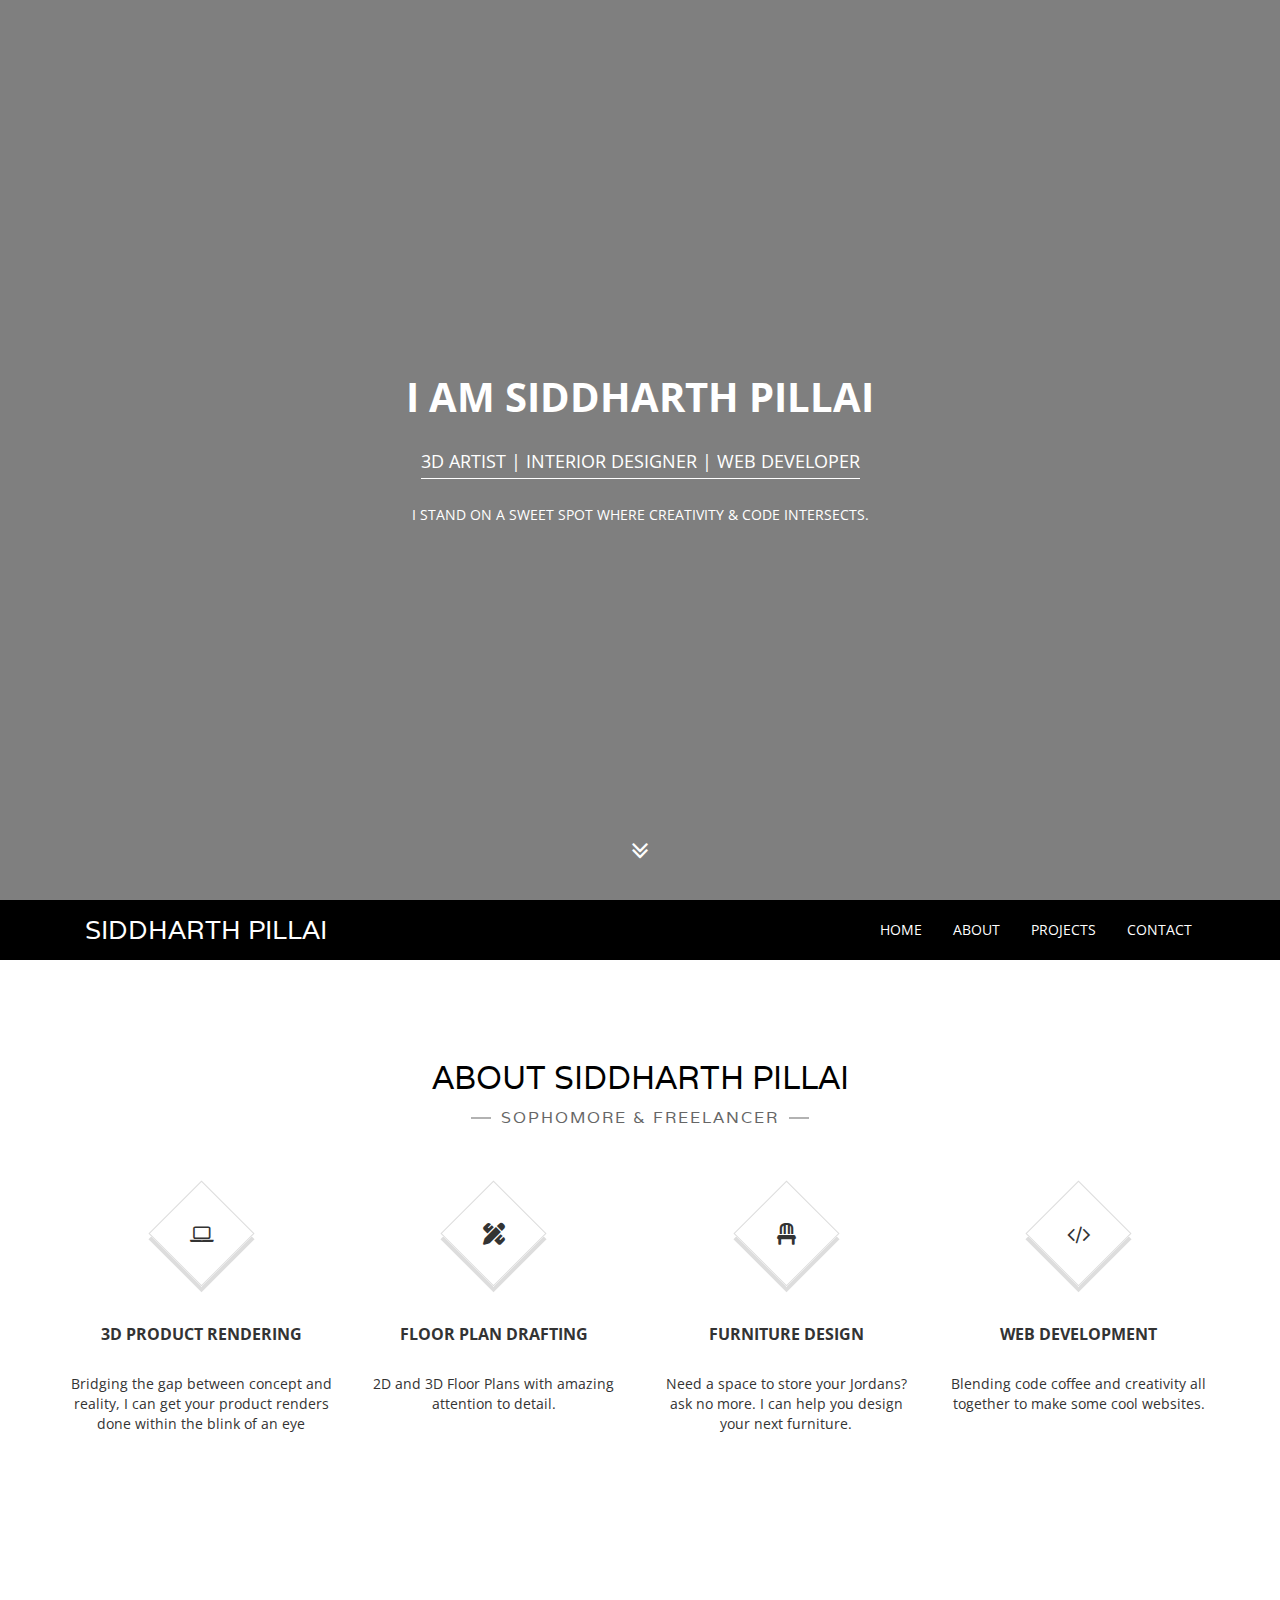
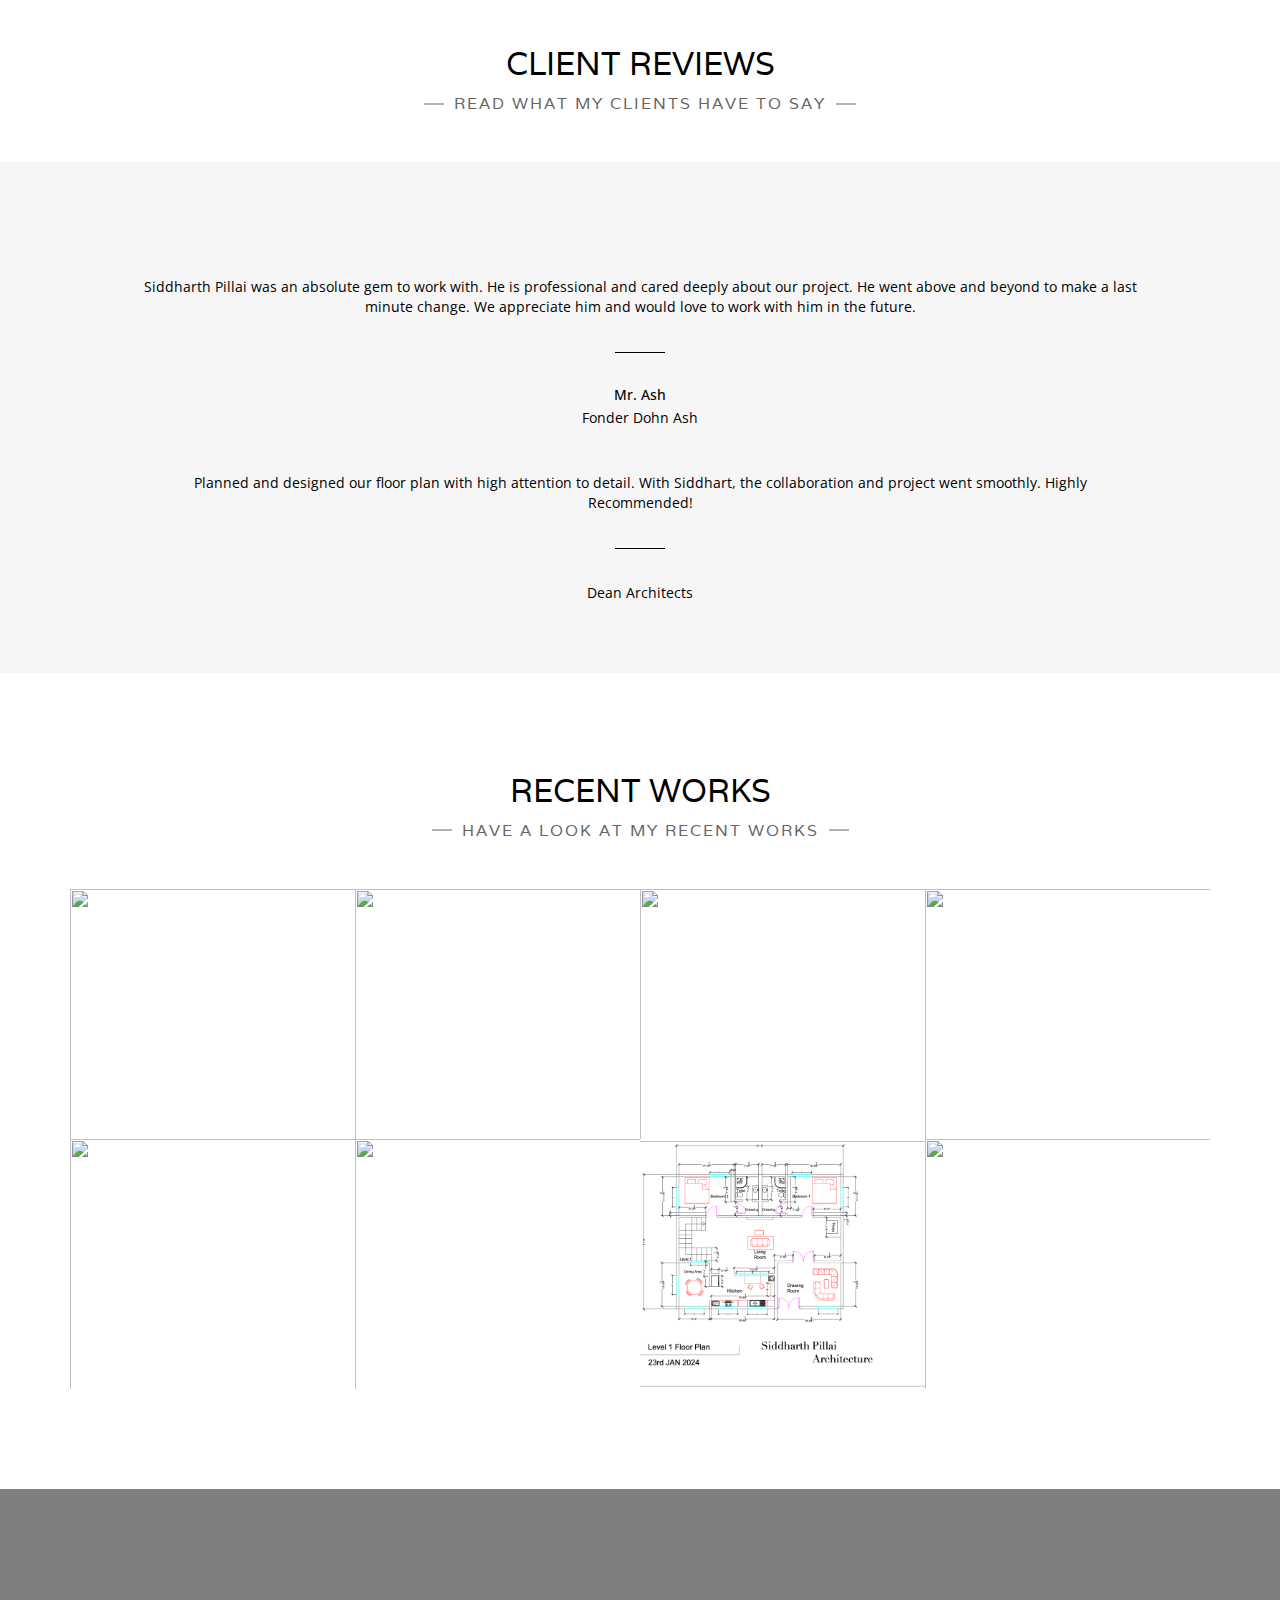
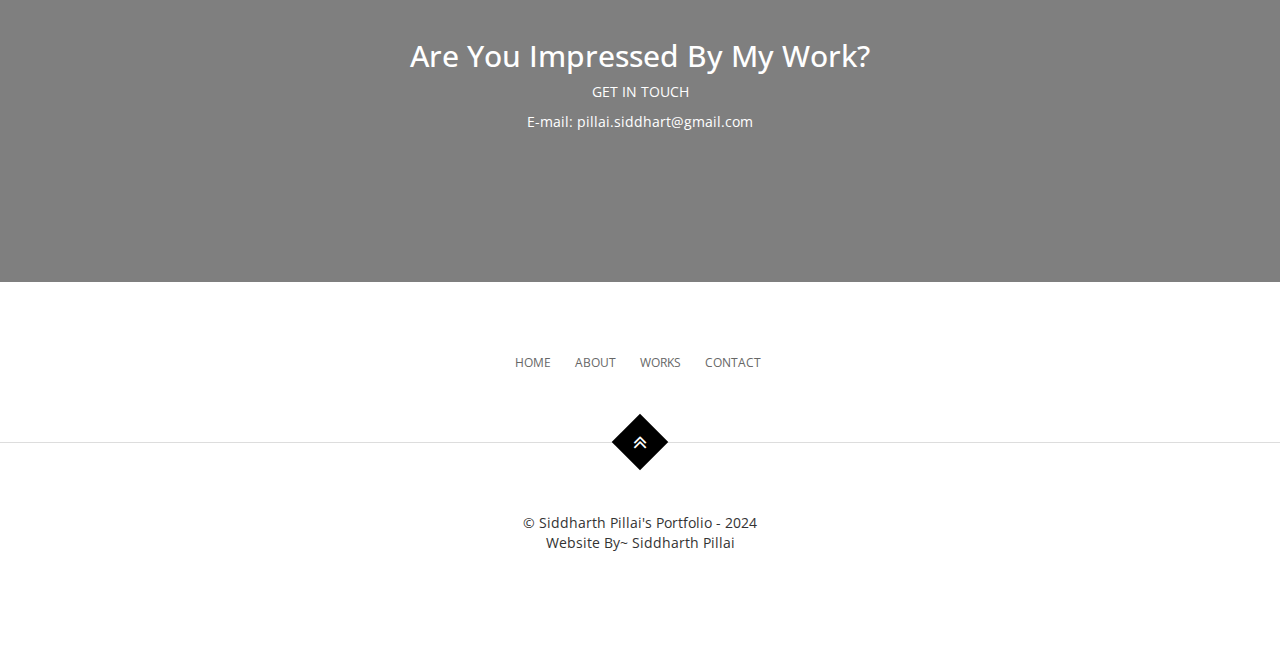
==== index.html @ 8cf87110 "Add files via upload" ====
<!DOCTYPE html>
<html lang="en">
<head>

    <!-- Basic Page Needs
    ================================================== -->
    <meta http-equiv="Content-Type" content="text/html; charset=utf-8">
    <meta http-equiv="X-UA-Compatible" content="IE=edge">

    <title>Siddharth Pillai's Portfolio</title>

    <meta name="description" content="">
    <meta name="author" content="">
    <meta name="keywords" content="">

    <!-- Mobile Specific Metas
    ================================================== -->
    <meta name="viewport" content="width=device-width, minimum-scale=1.0">
    <meta name="apple-mobile-web-app-capable" content="yes">

    <!-- Fonts -->
    <link href="https://fonts.googleapis.com/css?family=Open+Sans:300,400,600,700|Varela" rel="stylesheet">
    <link rel="stylesheet" href="https://cdnjs.cloudflare.com/ajax/libs/font-awesome/6.0.0/css/all.min.css">


    <!-- Favicon
    ================================================== -->
    <link rel="apple-touch-icon" sizes="144x144" href="assets/img/apple-touch-icon.png">
    <link rel="icon" type="image/png" sizes="32x32" href="assets/img/favicon-32x32.png">
    <link rel="icon" type="image/png" sizes="16x16" href="assets/img/favicon-16x16.png">
    <link rel="icon" sizes="16x16" href="assets/img/favicon.ico">
    <link rel="manifest" href="assets/img/manifest.json">
    <link rel="mask-icon" href="assets/img/safari-pinned-tab.svg" color="#5bbad5">
    <meta name="theme-color" content="#ffffff">

    <!-- Stylesheets
    ================================================== -->
    <!-- Bootstrap core CSS -->
    <link rel="stylesheet" href="assets/css/bootstrap.min.css" />

    <!-- Font Awesome core CSS -->
    <link rel="stylesheet" href="assets/css/font-awesome.min.css" />
    
    <!-- Custom CSS -->
    <link rel="stylesheet" href="assets/css/style.css">

    <!-- HTML5 shim and Respond.js IE8 support of HTML5 elements and media queries -->
    <!--[if lt IE 9]>
    <script src="https://oss.maxcdn.com/libs/html5shiv/3.7.0/html5shiv.js"></script>
    <script src="https://oss.maxcdn.com/libs/respond.js/1.4.2/respond.min.js"></script>
    <![endif]-->

</head>
<body>

    <!-- Hero Section, Background Image change in css -->
    <div id="top" class="hero background-overlay">
    
        <!-- Name & Description -->
        <div class="hero-content">
            <h1>I am Siddharth Pillai</h1>
            <p class="hero-job"><span>3D Artist | Interior Designer | Web Developer</span></p>
            <p class="hero-job-desc">I STAND ON A SWEET SPOT WHERE CREATIVITY &amp; CODE INTERSECTS. </p>

        </div><!-- /.hero-content -->

        <div class="hero-arrow page-scroll home-arrow-down">
            <a class="" href="#intro"><i class="fa fa-angle-double-down" aria-hidden="true"></i></a>
        </div><!-- /.hero-arrow -->

    </div><!-- /.hero -->
    <!-- End Hero -->

    <!-- Header -->
    <header id="masthead" class="site-header">
        <nav id="primary-navigation" class="site-navigation" data-spy="affix">
            <div class="container">
                <div class="navbar-header page-scroll">

                    <button type="button" class="navbar-toggle collapsed" data-toggle="collapse" data-target="#portfolio-perfect-collapse" aria-expanded="false" >
                        <span class="icon-bar"></span>
                        <span class="icon-bar"></span>
                        <span class="icon-bar"></span>
                    </button>
                    
                    <!-- Name -->
                    <div class="page-scroll site-logo">
                        <a href="#top">Siddharth Pillai</a>
                    </div>

                </div><!-- /.navbar-header -->

                <div class="main-menu collapse navbar-collapse" id="portfolio-perfect-collapse">

                    <!-- Navigation -->
                    <ul class="nav navbar-nav navbar-right">

                        <li class="page-scroll"><a href="#top">Home</a></li>
                        <li class="page-scroll"><a href="#about">About</a></li>
                        <li class="page-scroll"><a href="#works">Projects</a></li>
                        <li class="page-scroll"><a href="#Contact">Contact</a></li>
                        
                    </ul><!-- /.navbar-nav -->

                </div><!-- /.navbar-collapse -->
            </div>
        </nav><!-- /.primary-navigation -->
    </header><!-- /#header -->
    <!-- End Header -->

        <!-- About section -->
        <section class="site-section section-about text-center" id="about">
            <div class="container">
                <h2>ABOUT SIDDHARTH PILLAI</h2>
                <p class="section-subtitle"><span>Sophomore &amp; Freelancer </span></p>
                <div class="row">
                    <div class="col-sm-3 col-xs-6">
                        <div class="feature-about">
                            <div class="medium-rectangle rectangle">
                                <i class="fa fa-laptop" aria-hidden="true"></i>
                            </div><!-- /.rectangle -->
                            <h3>3D Product Rendering</h3>
                            <p>Bridging the gap between concept and reality, I can get your product renders done within the blink of an eye</p>
                        </div><!-- /.feature-about -->
                    </div>                    
                    <div class="col-sm-3 col-xs-6">
                        <div class="feature-about">
                            <div class="medium-rectangle rectangle">
                                <i class="fas fa-pencil-ruler" aria-hidden="true"></i>
                            </div><!-- /.rectangle -->
                            <h3>Floor Plan Drafting</h3>
                            <p>2D and 3D Floor Plans with amazing attention to detail.</p>
                        </div><!-- /.feature-about -->
                    </div>                    
                    <div class="col-sm-3 col-xs-6">
                        <div class="feature-about">
                            <div class="medium-rectangle rectangle">
                                <i class="fas fa-chair" aria-hidden="true"></i>
                            </div><!-- /.rectangle -->
                            <h3>Furniture Design</h3>
                            <p>Need a space to store your Jordans? ask no more. I can help you design your next furniture.</p>
                        </div><!-- /.feature-about -->
                    </div>                    
                    <div class="col-sm-3 col-xs-6">
                        <div class="feature-about">
                            <div class="medium-rectangle rectangle">
                                <i class="fa fa-code" aria-hidden="true"></i>
                            </div><!-- /.rectangle -->
                            <h3>Web Development</h3>
                            <p>Blending code coffee and creativity all together to make some cool websites.</p>
                        </div><!-- /.feature-about -->
                    </div>
                </div>
            </div>
        </section><!-- /.section-about -->
        <!-- End About section -->




        <!-- Reviews section -->
        <section class="site-section section-reviews text-center">
            <div class="container">
                <h2>Client Reviews</h2>
                <p class="section-subtitle"><span>READ WHAT MY CLIENTS HAVE TO SAY</span></p>
            </div>

            <div class="blue-bg">
                <div class="container">
                    <div class="review-carousel">
                        <!-- Review 1 -->
                        <div class="review">
                            <p>Siddharth Pillai was an absolute gem to work with. He is professional and cared deeply about our project. He went above and beyond to make a last minute change. We appreciate him and would love to work with him in the future.</p>
                            <div class="review-author">
                                <h3>Mr. Ash</h3>
                                <p>Fonder Dohn Ash</p>
                            </div><!-- /.review-author -->
                        </div><!-- /.review -->
                        <!-- Review 2 -->
                        <div class="review">
                            <p>Planned and designed our floor plan with high attention to detail. With Siddhart, the collaboration and project went smoothly. Highly Recommended!</p>
                            <div class="review-author">
                                <h3></h3>
                                <p>Dean Architects</p>
                            </div><!-- /.review-author -->
                        </div><!-- /.review -->
                    </div><!-- /.review-carousel -->
                </div>
            </div>
        </section><!-- /.section-reviews -->
        <!-- End Reviews section -->


        <!-- Portfolio/Works section --> 
        <section class="site-section section-works" id="works">
            <div class="container">
                <h2>RECENT WORKS</h2>
                <p class="section-subtitle"><span>HAVE A LOOK AT MY RECENT WORKS</span></p>

                <div class="portfolio">
                    <div id="grid">
                        
                        <!-- Portfolio item --> 
                        <div class="col-md-3 col-sm-4 col-xs-6" data-groups='["PortfilioItems"]'>
                            <div class="portfolio-item">
                                <div class="portfolio-item-thumb">
                                    <img src="assets/img/portfolio-1.jpg" alt="" class="img-res">
                                    <a href="#" class="rectangle" data-toggle="modal" data-target="#portfolioItem1">
                                        <i class="fa fa-plus"></i>
                                    </a>
                                </div><!-- /.portfolio-item-thumb  -->
                                <div class="portfolio-info">
                                    <h3>3D Interior Design</h3>
                                    <p></p>
                                </div><!-- /.portfolio-info  -->
                            </div>
                        </div><!-- /.col-md-3  -->
                        <!-- Portfolio item -->
                        <div class="col-md-3 col-sm-4 col-xs-6" data-groups='["webdev"]'>
                            <div class="portfolio-item">
                                <div class="portfolio-item-thumb">
                                    <img src="assets/img/portfolio-2.jpg" alt="" class="img-res">
                                    <a href="#" class="rectangle" data-toggle="modal" data-target="#portfolioItem2">
                                        <i class="fa fa-plus"></i>
                                    </a>
                                </div><!-- /.portfolio-item-thumb  -->
                                <div class="portfolio-info">
                                    <h3>Wardrobe Design</h3>
                                    <p></p>
                                </div><!-- /.portfolio-info  -->
                            </div>
                        </div><!-- /.col-md-3  -->
                        <!-- Portfolio item -->
                        <div class="col-md-3 col-sm-4 col-xs-6" data-groups='["mobileapps"]'>
                            <div class="portfolio-item">
                                <div class="portfolio-item-thumb">
                                    <img src="assets/img/portfolio-8.jpg" alt="" class="img-res">
                                    <a href="#" class="rectangle" data-toggle="modal" data-target="#portfolioItem3">
                                        <i class="fa fa-plus"></i>
                                    </a>
                                </div><!-- /.portfolio-item-thumb  -->
                                <div class="portfolio-info">
                                    <h3>3D Product Render</h3>
                                    <p></p>
                                </div><!-- /.portfolio-info  -->
                            </div>
                        </div><!-- /.col-md-3  -->
                        <!-- Portfolio item -->
                        <div class="col-md-3 col-sm-4 col-xs-6" data-groups='["webdesign"]'>
                            <div class="portfolio-item">
                                <div class="portfolio-item-thumb">
                                    <img src="assets/img/portfolio-3.jpg" alt="" class="img-res">
                                    <a href="#" class="rectangle" data-toggle="modal" data-target="#portfolioItem4">
                                        <i class="fa fa-plus"></i>
                                    </a>
                                </div><!-- /.portfolio-item-thumb  -->
                                <div class="portfolio-info">
                                    <h3>3D Interior Design</h3>
                                    <p></p>
                                </div><!-- /.portfolio-info  -->
                            </div>
                        </div><!-- /.col-md-3  -->
                        <!-- Portfolio item -->
                        <div class="col-md-3 col-sm-4 col-xs-6" data-groups='["webdev"]'>
                            <div class="portfolio-item">
                                <div class="portfolio-item-thumb">
                                    <img src="assets/img/portfolio-5.jpg" alt="" class="img-res">
                                    <a href="#" class="rectangle" data-toggle="modal" data-target="#portfolioItem5">
                                        <i class="fa fa-plus"></i>
                                    </a>
                                </div><!-- /.portfolio-item-thumb  -->
                                <div class="portfolio-info">
                                    <h3>CAD Diagram Wardrobe</h3>
                                    <p></p>
                                </div><!-- /.portfolio-info  -->
                            </div>
                        </div><!-- /.col-md-3  -->
                        <!-- Portfolio item -->
                        <div class="col-md-3 col-sm-4 col-xs-6" data-groups='["mobileapps"]'>
                            <div class="portfolio-item">
                                <div class="portfolio-item-thumb">
                                    <img src="assets/img/portfolio-6.jpg" alt="" class="img-res">
                                    <a href="#" class="rectangle" data-toggle="modal" data-target="#portfolioItem6">
                                        <i class="fa fa-plus"></i>
                                    </a>
                                </div><!-- /.portfolio-item-thumb  -->
                                <div class="portfolio-info">
                                    <h3>CAD Diagram Wardrobe</h3>
                                    <p></p>
                                </div><!-- /.portfolio-info  -->
                            </div>
                        </div><!-- /.col-md-3  -->
                        <!-- Portfolio item -->
                        <div class="col-md-3 col-sm-4 col-xs-6" data-groups='["webdev"]'>
                            <div class="portfolio-item">
                                <div class="portfolio-item-thumb">
                                    <img src="assets/img/portfolio-7.jpg" alt="" class="img-res">
                                    <a href="#" class="rectangle" data-toggle="modal" data-target="#portfolioItem7">
                                        <i class="fa fa-plus"></i>
                                    </a>
                                </div><!-- /.portfolio-item-thumb  -->
                                <div class="portfolio-info">
                                    <h3>2D Floor Plan</h3>
                                    <p></p>
                                </div><!-- /.portfolio-info  -->
                            </div>
                        </div><!-- /.col-md-3  -->
                        <!-- Portfolio item -->
                        <div class="col-md-3 col-sm-4 col-xs-6" data-groups='["webdesign"]'>
                            <div class="portfolio-item">
                                <div class="portfolio-item-thumb">
                                    <img src="assets/img/portfolio-9.jpg" alt="" class="img-res">
                                    <a href="#" class="rectangle" data-toggle="modal" data-target="#portfolioItem8">
                                        <i class="fa fa-plus"></i>
                                    </a>
                                </div>
                                <div class="portfolio-info">
                                    <h3>This Website</h3>
                                    <p></p>
                                </div>
                            </div>
                        </div><!-- /.col-md-3  -->

                    </div><!-- /#grid -->
                </div>
            </div>
        </section><!-- /.section-works -->
        <!-- End Works section --> 

        <!-- Me section --> 
        <section class="section-background section-me background-overlay text-center" id="Contact">
            <div class="container page-scroll">
                <h2>Are You Impressed By My Work?</h2>
                <p> GET IN TOUCH</p>
                <p>E-mail: pillai.siddhart@gmail.com</p>
                
            </div>
        </section><!-- /.section-me -->
        <!-- End Me section --> 



        
        

    </main><!-- /#main -->
    <!-- End Main content -->

    <!-- Footer --> 
    <footer id="colophon" class="site-footer">

        <div class="container-fluid">

            <ul class="list-unstyled list-inline">
                <li class="page-scroll"><a href="#top">Home</a></li>
                <li class="page-scroll"><a href="#about">About</a></li>
                <li class="page-scroll"><a href="#works">Works</a></li>
                <li class="page-scroll"><a href="#contact">Contact</a></li>
            </ul>

            <div class="page-scroll">
                <a href="#top" class="rectangle">
                    <i class="fa fa-angle-double-up"></i>
                </a>
            </div>

        </div>

        <div class="container text-center">
            <p class="copyright">&copy; Siddharth Pillai's Portfolio</a> - 2024</p>
            <p>Website By~ Siddharth Pillai </p>
        </div>

    </footer><!-- /#footer -->
    <!-- End Footer -->
---- assets/css/style.css ----
/*
 * Theme Name: Pixel Perfect Portfolio
 * Author: Pixel Perfect
 * Author URI/Mail: pixelperfectmk@gmail.com
 * Version: 1.0
 */


/* CUSTOM RESETS
================================================== */
a, button {
  -webkit-transition: all 0.25s ease-in-out;
  -o-transition: all 0.25s ease-in-out;
  -moz-transition: all 0.25s ease-in-out;
  transition: all 0.25s ease-in-out;
  cursor: pointer;
  outline: 0 none;
}

a:hover, a:focus {
  outline: 0 none;
  text-decoration: none;
}

/* LAYOUT
================================================== */
html, body {
  width: 100%;
  height: 100%;
  margin: 0;
  padding: 0;
  font-family: "Open Sans", sans-serif;
}

/* 
 * Background colors 
 */
.blue-bg {
  background-color: #f6f6f6;
}

/* 
 * Button
 */
.btn {
  font-family: "Varela", sans-serif;
  background-color: #000000;
  padding: 0 15px;
  color: #ffffff;
  height: 44px;
  line-height: 42px;
  border-radius: 0;
  border: 1px solid #000000;
  text-transform: uppercase;
}

.btn-inverted {
  color: #ffffff;
  background-color: transparent;
  border-color: #ffffff;
}

.btn:hover,
.btn:focus {
  color: #ffffff;
  background-color: transparent;
  border-color: #ffffff;
}

.btn-inverted:hover,
.btn-inverted:focus {
  color: #ffffff;
  background-color: #000000;
  border-color: #000000;
}

/* 
 * Rectangle 
 */
.rectangle,
.big-rectangle {
  display: inline-block;
  width: 50px;
  height: 50px;
  border: 1px solid #dddddd;
  transform: rotate(45deg);
  -webkit-transform: rotate(45deg);
  -moz-transform: rotate(45deg);
  -o-transform: rotate(45deg);
  -ms-transform: rotate(45deg);
  -webkit-box-shadow: 4px 4px 0px 0px #dddddd;
  -o-box-shadow: 4px 4px 0px 0px #dddddd;
  -moz-box-shadow: 4px 4px 0px 0px #dddddd;
  box-shadow: 4px 4px 0px 0px #dddddd;
}

.rectangle i,
.big-rectangle img,
.rectangle span,
.rectangle img {
  position: absolute;
  top: 50%;
  left: 50%;
  font-size: 22px;
  transform: translate(-50%, -50%) rotate(-45deg);
  -webkit-transform: translate(-50%, -50%) rotate(-45deg);
  -moz-transform: translate(-50%, -50%) rotate(-45deg);
  -o-transform: translate(-50%, -50%) rotate(-45deg);
  -ms-transform: translate(-50%, -50%) rotate(-45deg);
}

.big-rectangle {
  position: absolute;
  right: auto;
  top: 50%;
  left: 50%;
  margin: 0 auto;
  width: 230px;
  height: 230px;
  background-color: #000000;
  border: 0;
  transform: translate(-50%, -50%) rotate(45deg);
  -webkit-transform: translate(-50%, -50%) rotate(45deg);
  -moz-transform: translate(-50%, -50%) rotate(45deg);
  -o-transform: translate(-50%, -50%) rotate(45deg);
  -ms-transform: translate(-50%, -50%) rotate(45deg);
  -webkit-box-shadow: 10px 10px 0px 0px #dddddd;
  -o-box-shadow: 10px 10px 0px 0px #dddddd;
  -moz-box-shadow: 10px 10px 0px 0px #dddddd;
  box-shadow: 10px 10px 0px 0px #dddddd;
}

.medium-rectangle {
  width: 75px;
  height: 75px;
}

/*
 * Slick Slider
 */
.slick-slider {
  position: relative;
  -khtml-user-select: none;
  -webkit-user-select: none;
  -moz-user-select: none;
  -ms-user-select: none;
  user-select: none;
  -webkit-touch-callout: none;
  -ms-touch-action: pan-y;
  touch-action: pan-y;
  -webkit-tap-highlight-color: transparent;
}

.slick-slider.slick-track, .slick-slider.slick-list {
  transform: translate3d(0, 0, 0);
  -webkit-transform: translate3d(0, 0, 0);
  -moz-transform: translate3d(0, 0, 0);
  -o-transform: translate3d(0, 0, 0);
  -ms-transform: translate3d(0, 0, 0);
}

.slick-list {
  position: relative;
  overflow: hidden;
}

.slick-list:focus, .slick-list:hover {
  outline: none;
}

.slick-list.dragging {
  cursor: pointer;
  cursor: hand;
}

.slick-track:before, .slick-track:after {
  display: table;
  content: '';
}

.slick-track:after {
  clear: both;
}

.slick-loading .slick-track {
  visibility: hidden;
}

.slick-slide {
  display: none;
  float: left;
  height: 100%;
  min-height: 1px;
}

[dir='rtl'] .slick-slide {
  float: right;
}

.slick-slide.slick-loading img {
  display: none;
}

.slick-slide.dragging img {
  pointer-events: none;
}

.slick-initialized .slick-slide {
  display: block;
}

.slick-loading .slick-slide {
  visibility: hidden;
}

.carousel-control.left i,
.review-carousel .slick.rectangle.slick-prev i {
  padding-right: 3px;
}

.carousel-control.right i,
.review-carousel .slick.rectangle.slick-next i {
  padding-left: 3px;
}

/*
 * Social Netork
 */
.social-icons.small {
  margin: 50px auto 0;
}

.social-icons.small .rectangle {
  margin: 0 4px;
  width: 30px;
  height: 30px;
  color: #fff;
}

.social-icons.small .rectangle i {
  font-size: 14px;
  -webkit-transition: all 0.25s ease-in-out;
  -o-transition: all 0.25s ease-in-out;
  -moz-transition: all 0.25s ease-in-out;
  transition: all 0.25s ease-in-out;
}

.social-icons.small .rectangle:hover {
  background-color: #fff;
}

.social-icons.small .rectangle:hover i {
  color: #000000;
}

.social-icons .rectangle {
  box-shadow: none;
  display: inline-block;
}

/* Image responsive */
.img-res {
  display: block;
  width: 100vw;
  height: 100vh;
  max-width: 100%;
  max-height: 100%;
  object-fit: cover;
}

/* HEADER
================================================== */
.site-header {
  height: 60px;
}

.site-logo {
  display: inline-block;
  position: relative;
  padding: 0 30px 0 15px;
  height: 60px;
  background-color: #000000;
  z-index: 2;
}

.site-logo:before {
  content: '';
  position: absolute;
  width: 2000px;
  height: 100%;
  top: 0;
  right: 0;
  background-color: #000000;
}

.site-logo a {
  position: relative;
  font-family: "Varela", sans-serif;
  display: inline-block;
  margin-top: 17px;
  font-size: 26px;
  line-height: 26px;
  color: #ffffff;
  text-transform: uppercase;
}

/* Navigation */
.site-navigation {
  background-color: #000000;
}

.site-navigation.affix {
  top: 0;
  left: 0;
  right: 0;
  width: 100%;
  z-index: 1005;
}

.site-navigation .navbar-nav {
  padding-top: 23px;
}

.site-navigation .navbar-nav > li > a {
  padding: 0px 3px 21px;
  font-size: 14px;
  line-height: 14px;
  color: #ffffff;
  text-transform: uppercase;
  border-bottom: 2px solid transparent;
  -webkit-transition: border-color 0.25s ease-in-out;
  -o-transition: border-color 0.25s ease-in-out;
  -moz-transition: border-color 0.25s ease-in-out;
  transition: border-color 0.25s ease-in-out;
}

.site-navigation .navbar-nav.navbar-right {
  margin-right: 0;
}

.site-navigation .navbar-nav > li + li > a {
  margin-left: 25px;
}

.navbar-nav > li > a:hover,
.navbar-nav > li.active > a,
.nav > li > a:hover,
.nav > li.active > a {
  background-color: transparent;
  border-color: #ffffff;
}

.nav > li > a:focus {
  background-color: transparent;
}

@media only screen and (max-width: 1199px) {
  /* HEADER */
  .site-navigation .navbar-nav > li + li > a {
    margin-left: 15px;
  }
  .service p {
    bottom: 10px;
  }
}

@media only screen and (max-width: 991px) {
  /* HEADER */
  .site-navigation .navbar-nav > li + li > a {
    margin-left: 8px;
  }
}

@media only screen and (max-width: 767px) {
  /* HEADER */
  /* Navigation */
  .site-navigation .navbar-nav {
    padding-top: 0;
  }
  .site-navigation .navbar-toggle {
    margin: 0 5px 0 0;
    height: 60px;
    line-height: 60px;
    border: 0;
  }
  .site-navigation .navbar-toggle .icon-bar {
    position: relative;
    background-color: #fff;
    transition: top 0.25s ease-in-out;
    -moz-transition: top 0.25s ease-in-out;
    -webkit-transition: top 0.25s ease-in-out;
    -o-transition: top 0.25s ease-in-out;
    -ms-transition: top 0.25s ease-in-out;
  }
  .site-navigation .navbar-toggle .icon-bar:first-child {
    top: 6px;
  }
  .site-navigation .navbar-toggle .icon-bar:last-child {
    top: -6px;
  }
  .site-navigation .navbar-toggle.collapsed .icon-bar {
    top: 0;
  }
  .site-navigation .navbar-collapse {
    position: relative;
    background-color: #000000;
    z-index: 99;
    text-align: center;
    border-top: 0;
    box-shadow: none;
  }
  .site-navigation .navbar-nav {
    margin: 0;
  }
  .site-navigation .navbar-nav > li > a {
    display: inline-block;
    margin: 10px 0;
    padding-bottom: 5px;
  }
  .site-navigation .navbar-nav > li + li > a {
    margin-left: 0;
  }
}

/* HERO
================================================== */
.hero {
  background: url(../img/hero.jpg) center no-repeat;
  height: 100%;
  width: 100%;
  display: table;
  position: relative;
  background-size: cover;
}

.background-overlay:before {
  content: '';
  background-color: rgba(0, 0, 0, 0.5);
  height: 100%;
  width: 100%;
  position: absolute;
  top: 0;
  left: 0;
  z-index: 0;
}

.hero-content {
  color: #ffffff;
  display: table-cell;
  vertical-align: middle;
  position: relative;
}

.hero-content h1 {
  width: 100%;
  padding: 0 15px;
  font-size: 40px;
  font-weight: 700;
  text-align: center;
  margin: 0 auto;
  text-transform: uppercase;
}

.hero-content p {
  padding: 0 15px;
  margin: 30px auto 0;
  text-align: center;
  text-transform: uppercase;
}

.hero-content .hero-job {
  font-size: 18px;
}

.hero-content .hero-job span {
  padding-bottom: 5px;
  border-bottom: 1px solid #ffffff;
}

.hero-content .hero-job-desc {
  font-size: 14px;
  max-width: 700px;
}

.hero-arrow {
  position: absolute;
  left: 0;
  right: 0;
  bottom: 30px;
  width: 20px;
  margin: 0 auto;
  text-align: center;
}

.hero-arrow a {
  font-size: 28px;
  color: #ffffff;
}

@-webkit-keyframes home-arrow-down {
  from {
    transform: translate3d(0, 0px, 0);
    -webkit-transform: translate3d(0, 0px, 0);
    -moz-transform: translate3d(0, 0px, 0);
    -o-transform: translate3d(0, 0px, 0);
    -ms-transform: translate3d(0, 0px, 0);
    filter: alpha(opacity=0);
    -webkit-filter: alpha(opacity=0);
    opacity: 0;
  }
  10% {
    transform: translate3d(0, 5px, 0);
    -webkit-transform: translate3d(0, 5px, 0);
    -moz-transform: translate3d(0, 5px, 0);
    -o-transform: translate3d(0, 5px, 0);
    -ms-transform: translate3d(0, 5px, 0);
    filter: alpha(opacity=100);
    -webkit-filter: alpha(opacity=100);
    opacity: 1;
  }
  to {
    transform: translate3d(0, 30px, 0);
    -webkit-transform: translate3d(0, 30px, 0);
    -moz-transform: translate3d(0, 30px, 0);
    -o-transform: translate3d(0, 30px, 0);
    -ms-transform: translate3d(0, 30px, 0);
    filter: alpha(opacity=0);
    -webkit-filter: alpha(opacity=0);
    opacity: 0;
  }
}

@keyframes home-arrow-down {
  from {
    transform: translate3d(0, 0px, 0);
    -webkit-transform: translate3d(0, 0px, 0);
    -moz-transform: translate3d(0, 0px, 0);
    -o-transform: translate3d(0, 0px, 0);
    -ms-transform: translate3d(0, 0px, 0);
    filter: alpha(opacity=0);
    -webkit-filter: alpha(opacity=0);
    opacity: 0;
  }
  10% {
    transform: translate3d(0, 5px, 0);
    -webkit-transform: translate3d(0, 5px, 0);
    -moz-transform: translate3d(0, 5px, 0);
    -o-transform: translate3d(0, 5px, 0);
    -ms-transform: translate3d(0, 5px, 0);
    filter: alpha(opacity=100);
    -webkit-filter: alpha(opacity=100);
    opacity: 1;
  }
  to {
    transform: translate3d(0, 30px, 0);
    -webkit-transform: translate3d(0, 30px, 0);
    -moz-transform: translate3d(0, 30px, 0);
    -o-transform: translate3d(0, 30px, 0);
    -ms-transform: translate3d(0, 30px, 0);
    filter: alpha(opacity=0);
    -webkit-filter: alpha(opacity=0);
    opacity: 0;
  }
}

.home-arrow-down {
  -moz-animation: home-arrow-down 2s infinite;
  -webkit-animation: home-arrow-down 2s infinite;
  animation: home-arrow-down 2s infinite;
  -webkit-animation-play-state: running;
  animation-play-state: running;
}

.home-arrow-down:hover {
  -webkit-animation-play-state: paused;
  animation-play-state: paused;
}

@media only screen and (max-width: 767px) {
  /* HEADER */
  /* HERO */
  .hero-content h1 {
    font-size: 32px;
  }
  .hero-content p {
    margin: 20px auto 0;
  }
}

/* SITEMAIN
================================================== */
.site-main {
  background-color: #ffffff;
  z-index: 1;
}

/*
 * Sections
 */
.site-section {
  padding: 100px 0;
}

.site-section h2 {
  font-family: "Varela", sans-serif;
  margin: 0;
  font-size: 32px;
  color: #000000;
  text-align: center;
  text-transform: uppercase;
}

.section-subtitle {
  position: relative;
  font-family: "Varela", sans-serif;
  margin: 15px 0 0;
  font-size: 16px;
  line-height: 16px;
  color: #666;
  letter-spacing: 2px;
  text-align: center;
  text-transform: uppercase;
}

.section-subtitle span {
  position: relative;
}

.section-subtitle span:before, .section-subtitle span:after {
  display: inline-block;
  content: '';
  height: 1px;
  background-color: #666;
  width: 20px;
  position: absolute;
  top: 50%;
  transform: translateY(-50%);
  -webkit-transform: translateY(-50%);
  -moz-transform: translateY(-50%);
  -o-transform: translateY(-50%);
  -ms-transform: translateY(-50%);
}

.section-subtitle span:before {
  left: -30px;
}

.section-subtitle span:after {
  right: -30px;
}

.section-diff-title h2 {
  margin: 0;
  font-weight: 300;
  color: #666;
}

.section-diff-title p {
  position: relative;
  font-family: "Varela", sans-serif;
  margin: 60px 0 0;
}

.section-diff-title p:before {
  content: '';
  display: block;
  position: absolute;
  top: -30px;
  left: 0;
  right: 0;
  margin: 0 auto;
  height: 1px;
  width: 50px;
  background-color: #666;
}

@media only screen and (max-width: 991px) {
  /* Sections */
  .site-section {
    padding: 80px 0;
  }
}

@media only screen and (max-width: 767px) {
  /* Sections */
  .site-section {
    padding: 60px 0;
  }
  .site-section h2 {
    font-size: 24px;
  }
  .section-subtitle span {
    display: inline-block;
    max-width: 230px;
    font-size: 14px;
  }
}

/* Section: Hello */
.section-hello .row {
  margin-top: 70px;
}

.section-hello .col-sm-4 {
  min-height: 325px;
}

.main-service {
  position: relative;
  padding: 35px 0;
  min-height: 180px;
}

.main-service .rectangle {
  position: absolute;
  right: 5px;
  top: 50%;
  transform: translateY(-50%) rotate(45deg);
  -webkit-transform: translateY(-50%) rotate(45deg);
  -moz-transform: translateY(-50%) rotate(45deg);
  -o-transform: translateY(-50%) rotate(45deg);
  -ms-transform: translateY(-50%) rotate(45deg);
}

.main-service.text-right {
  padding-right: 90px;
}

.main-service.text-left {
  padding-left: 90px;
}

.main-service.text-left .rectangle {
  right: auto;
  left: 5px;
}

.main-service h3 {
  margin: 0;
  font-size: 16px;
  text-transform: uppercase;
  font-weight: 700;
}

.main-service p {
  margin: 25px 0 0;
  font-size: 12px;
}

@media only screen and (max-width: 1199px) {
  /* Section: Hello */
  .main-service {
    padding: 25px 0;
  }
}

@media only screen and (max-width: 991px) {
  /* Section: Hello */
  .big-rectangle {
    height: 170px;
    width: 170px;
  }
  .main-service {
    padding: 20px 0;
  }
  .main-service h3 {
    font-size: 14px;
  }
  .main-service.text-right {
    padding-right: 75px;
  }
  .main-service.text-left {
    padding-left: 75px;
  }
}

@media only screen and (max-width: 767px) {
  /* Section: Hello */
  .section-hello .row {
    margin-top: 30px;
  }
  .section-hello .col-sm-4 {
    min-height: 240px;
  }
  .section-hello .main-service {
    min-height: 100%;
  }
  .section-hello .main-service p {
    margin-top: 15px;
  }
}

/* Section: About */
.section-about .row {
  margin-top: 70px;
}

.section-about .col-sm-3 {
  min-height: 250px;
}





.feature-about h3 {
  margin: 50px 0 0;
  font-size: 16px;
  font-weight: 700;
  text-transform: uppercase;
}

.feature-about p {
  margin: 30px 0 0;
}

@media only screen and (max-width: 767px) {
  .section-about .row {
    margin-top: 30px;
  }
  .section-about .col-xs-6:nth-child(n+3) .feature-about {
    margin-top: 20px;
  }
  .section-about .feature-about h3 {
    margin-top: 30px;
  }
  .section-about .feature-about p {
    margin-top: 15px;
  }
}

@media only screen and (max-width: 479px) {
  .section-about .col-xs-6 {
    width: 100%;
    min-height: 100%;
  }
  .section-about .col-xs-6:nth-child(n+2) .feature-about {
    margin-top: 20px;
  }
}
/* Section: Skills */
.section-skills {
  background-color: #f6f6f6;
}

.section-skills h2 {
  position: relative;
  padding-bottom: 20px;
  margin-bottom: 40px;
  font-size: 18px;
  color: #000;
  text-transform: uppercase;
  text-align: left;
}

.section-skills h2:before {
  content: '';
  position: absolute;
  bottom: 0;
  display: block;
  width: 40px;
  height: 1px;
  background-color: #000;
}

.section-skills p {
  margin: 10px 0 0;
}



/* Section: Services */
.section-services.site-section {
  padding: 0;
  background-color: #f6f6f6;
}

.section-services .container-fluid {
  padding: 100px 15px 70px;
  background-color: #ffffff;
}

.section-services .container-fluid + .container {
  margin-top: 80px;
}

.section-services .col-sm-fifth {
  width: 1%;
  display: table;
}

.section-services .nav-tabs {
  position: relative;
  min-height: 160px;
  width: 100%;
  margin: 70px 0 0;
  bottom: 0;
  left: 0;
  border-bottom: 0;
}

.section-services .nav-tabs .col-sm-fifth {
  height: 160px;
  background: #ffffff;
  border-bottom: 3px solid #000000;
}

.section-services .carousel-inner {
  margin-top: 75px;
}

.section-services .carousel-inner img {
  border-radius: 10px 10px 0 0;
  -webkit-box-shadow: 0px 0px 18px 0px rgba(0, 0, 0, 0.2);
  -o-box-shadow: 0px 0px 18px 0px rgba(0, 0, 0, 0.2);
  -moz-box-shadow: 0px 0px 18px 0px rgba(0, 0, 0, 0.2);
  box-shadow: 0px 0px 18px 0px rgba(0, 0, 0, 0.2);
}

.section-services .item-controls {
  height: 45px;
}

.section-services .item-controls .carousel-control {
  margin: 7px 5px 0;
  position: relative;
  border: 1px solid #dddddd;
  background: #ffffff;
  width: 30px;
  height: 30px;
  transform: rotate(45deg);
  -webkit-transform: rotate(45deg);
  -moz-transform: rotate(45deg);
  -o-transform: rotate(45deg);
  -ms-transform: rotate(45deg);
  opacity: 1;
}

.section-services .item-controls .carousel-control i {
  position: absolute;
  top: 50%;
  left: 50%;
  color: #000;
  font-size: 18px;
  transform: translate(-50%, -50%) rotate(-45deg);
  -webkit-transform: translate(-50%, -50%) rotate(-45deg);
  -moz-transform: translate(-50%, -50%) rotate(-45deg);
  -o-transform: translate(-50%, -50%) rotate(-45deg);
  -ms-transform: translate(-50%, -50%) rotate(-45deg);
  text-shadow: none;
}

.section-services .item-controls .carousel-control:hover, .section-services .item-controls .carousel-control:focus {
  background-color: #000000;
  border-color: #000000;
}

.section-services .item-controls .carousel-control:hover i, .section-services .item-controls .carousel-control:focus i {
  color: #ffffff;
}

.section-services .item-controls.left i {
  padding-right: 3px;
}

.section-services .item-controls.right i {
  padding-left: 3px;
}

.service {
  position: relative;
  display: table-cell;
  vertical-align: middle;
  color: #000;
}

.service .rectangle {
  margin: 0 auto 20px;
  box-shadow: none;
}

.service p {
  position: absolute;
  left: 0;
  right: 0;
  margin-bottom: 0;
  text-transform: uppercase;
  font-size: 12px;
}

.section-services .col-sm-7 {
  position: absolute;
  right: 0;
  bottom: 0;
}

.section-services .col-sm-5 {
  min-height: 390px;
}

.service-info h3 {
  font-size: 28px;
  margin: 20px 0 0;
}

.service-info p {
  margin: 30px 0 0;
}

.nav-tabs .col-sm-fifth,
.item-controls .carousel-control i,
.service .rectangle,
.service p,
.carousel-indicators .service .rectangle i {
  -webkit-transition: all 0.15s ease-in-out;
  -o-transition: all 0.15s ease-in-out;
  -moz-transition: all 0.15s ease-in-out;
  transition: all 0.15s ease-in-out;
}

.carousel-indicators .active .col-sm-fifth,
.carousel-indicators a:hover .col-sm-fifth {
  background-color: #000000;
}

.carousel-indicators .active .service p,
.carousel-indicators a:hover .service p {
  opacity: 0;
  visibility: hidden;
}

.carousel-indicators .active .service .rectangle,
.carousel-indicators a:hover .service .rectangle {
  background-color: #ffffff;
  height: 80px;
  width: 80px;
  margin-bottom: 0;
}

.carousel-indicators .active .service .rectangle i,
.carousel-indicators a:hover .service .rectangle i {
  font-size: 32px;
}

.carousel-indicators .active .service .rectangle {
  color: #000000;
}

.carousel-indicators .active .service:after {
  content: '';
  position: absolute;
  left: 0;
  right: 0;
  bottom: -18px;
  margin: 0 auto;
  width: 0;
  height: 0;
  border-style: solid;
  border-width: 15px 15px 0 15px;
  border-color: #000000 transparent transparent transparent;
  z-index: 99;
}

@media only screen and (max-width: 991px) {
  /* Section: Services */
  .section-services .container-fluid {
    padding: 80px 15px 50px;
  }
  .section-services .container-fluid + .container {
    margin-top: 60px;
  }
  .section-services .nav-tabs {
    margin-top: 50px;
  }
  .section-services .carousel-inner {
    margin-top: 55px;
  }
  .section-services .service-info h3 {
    margin-top: 0;
  }
  .section-services img {
    margin: 30px auto 0;
  }
}

@media only screen and (max-width: 767px) {
  /* Section: Services */
  .section-services .container-fluid {
    padding: 60px 15px 30px;
  }
  .section-services .container-fluid + .container {
    margin-top: 40px;
  }
  .section-services .nav-tabs {
    margin-top: 30px;
    min-height: 70px;
  }
  .section-services .nav-tabs .col-sm-fifth {
    height: 70px;
  }
  .section-services .carousel-inner {
    margin-top: 35px;
  }
  .section-services .carousel-indicators .active .service .rectangle,
  .section-services .carousel-indicators a:hover .service .rectangle,
  .section-services .carousel-indicators .service .rectangle {
    margin-bottom: 0;
    height: 28px;
    width: 28px;
  }
  .section-services .carousel-indicators .active .service .rectangle i,
  .section-services .carousel-indicators a:hover .service .rectangle i,
  .section-services .carousel-indicators .service .rectangle i {
    font-size: 14px;
  }
  .section-services .col-sm-5 {
    min-height: 10%;
  }
  .section-services .col-sm-7 {
    position: relative;
  }
  .section-services .service-info h3 {
    font-size: 22px;
  }
  .section-services .service-info p {
    margin: 15px 0 0;
  }
}

/* Section: Reviews */
.site-section.section-reviews {
  padding-bottom: 0;
}

.site-section.section-reviews .blue-bg {
  margin-top: 50px;
  padding: 70px 0px;
}



.review .rectangle {
  width: 80px;
  height: 80px;
  border: 0;
  margin: 20px auto 0;
  overflow: hidden;
  box-shadow: none;
}

.review .img-res {
  max-width: 150%;
  max-height: 150%;
}

.review p {
  margin: 45px auto 0;
  color: #000000;
  max-width: 1000px;
  overflow-x: hidden;
}

.review .review-author {
  position: relative;
  margin-top: 70px;
}

.review .review-author:before {
  content: '';
  position: absolute;
  top: -35px;
  left: 0;
  right: 0;
  display: block;
  height: 1px;
  width: 50px;
  background-color: #000000;
  margin: 0 auto;
}

.review .review-author h3 {
  margin: 0;
  font-size: 14px;
  color: #000000;
}

.review .review-author p {
  margin-top: 5px;
}

@media only screen and (max-width: 767px) {
  /* Section: Reviews */
  .section-reviews.site-section .blue-bg {
    margin-top: 30px;
    padding: 40px 0;
  }
  .section-reviews.site-section .review-carousel {
    padding: 0 15px;
  }
  .section-reviews.site-section .review-carousel .slick.rectangle {
    top: 45px;
  }
  .section-reviews.site-section .review-author {
    margin-top: 50px;
  }
  .section-reviews.site-section .review-author:before {
    top: -25px;
  }
}

/* Section: Team */
.team {
  margin-top: 50px;
}

.team-member {
  height: 335px;
  perspective: 1000;
  -webkit-perspective: 1000;
  -moz-perspective: 1000;
  -o-perspective: 1000;
  -ms-perspective: 1000;
  transform: perspective(1000px);
  -webkit-transform: perspective(1000px);
  -moz-transform: perspective(1000px);
  -o-transform: perspective(1000px);
  -ms-transform: perspective(1000px);
  transform-style: preserve-3d;
  -webkit-transform-style: preserve-3d;
  -moz-transform-style: preserve-3d;
  -o-transform-style: preserve-3d;
  -ms-transform-style: preserve-3d;
}

.team-member:hover .flipper {
  transform: rotateY(180deg);
  -webkit-transform: rotateY(180deg);
  -moz-transform: rotateY(180deg);
  -o-transform: rotateY(180deg);
  -ms-transform: rotateY(180deg);
}

.team-member .flipper {
  -webkit-transition: 0.6s;
  -o-transition: 0.6s;
  -moz-transition: 0.6s;
  transition: 0.6s;
  transform-style: preserve-3d;
  -webkit-transform-style: preserve-3d;
  -moz-transform-style: preserve-3d;
  -o-transform-style: preserve-3d;
  -ms-transform-style: preserve-3d;
  position: relative;
}

.team-member .team-member-front,
.team-member .team-member-back {
  height: 335px;
  backface-visibility: hidden;
  -webkit-backface-visibility: hidden;
  -moz-backface-visibility: hidden;
  -o-backface-visibility: hidden;
  -ms-backface-visibility: hidden;
  -webkit-transition: 0.6s;
  -o-transition: 0.6s;
  -moz-transition: 0.6s;
  transition: 0.6s;
  transform-style: preserve-3d;
  -webkit-transform-style: preserve-3d;
  -moz-transform-style: preserve-3d;
  -o-transform-style: preserve-3d;
  -ms-transform-style: preserve-3d;
  transform: rotateY(0deg);
  -webkit-transform: rotateY(0deg);
  -moz-transform: rotateY(0deg);
  -o-transform: rotateY(0deg);
  -ms-transform: rotateY(0deg);
  position: absolute;
  top: 0;
  left: 0;
}

.team-member .team-member-front {
  z-index: 2;
  border: 1px solid #ccc;
  width: 100%;
}

.team-member .team-member-front .team-member-thumb {
  height: 260px;
  border: 2px solid #cccccc;
}

.team-member .team-member-front .team-member-thumb img {
  margin: 0 auto;
}

.team-member .team-member-front .team-member-front-name {
  text-align: center;
  margin: 20px 0 0;
  font-weight: 600;
}

.team-member .team-member-back {
  padding: 0 20px;
  display: table;
  background: #196fc2;
  text-align: center;
  color: #ffffff;
  transform: rotateY(-180deg);
  -webkit-transform: rotateY(-180deg);
  -moz-transform: rotateY(-180deg);
  -o-transform: rotateY(-180deg);
  -ms-transform: rotateY(-180deg);
  z-index: 5;
}

.team-member .team-member-back .team-member-info {
  display: table-cell;
  vertical-align: middle;
  margin: 0 auto;
}

.team-member .team-member-back .team-member-back-name {
  margin: 0;
  font-size: 16px;
  font-weight: 600;
}

.team-member .team-member-back .team-member-back-position {
  margin: 10px 0 0;
  font-size: 12px;
}

.team-member .team-member-back .team-member-back-info {
  position: relative;
  margin: 60px 0 0;
  font-size: 12px;
}

.team-member .team-member-back .team-member-back-info:before {
  content: '';
  position: absolute;
  top: -30px;
  left: 0;
  right: 0;
  display: block;
  height: 1px;
  width: 30px;
  background-color: #ffffff;
  margin: 0 auto;
}

@media only screen and (max-width: 991px) {
  /* Section: Team */
  .section-team .col-xs-6:nth-child(n+3) {
    margin-top: 30px;
  }
}

@media only screen and (max-width: 767px) {
  /* Section: Team */
  .team {
    margin-top: 30px;
  }
}

@media only screen and (max-width: 479px) {
  /* Section: Team */
  .section-team .col-xs-6 {
    width: 100%;
  }
  .section-team .col-xs-6:nth-child(n+2) {
    margin-top: 30px;
  }
}

/* Section: History */
.section-history {
  padding: 70px 0;
  background-color: #f6f6f6;
}

.section-history .section-diff-title h2 {
  color: #000000;
}

.section-history .section-diff-title p {
  text-transform: uppercase;
}

.timeline {
  margin: 50px 0 0;
  padding-left: 0;
  list-style: none;
  position: relative;
}

.timeline:before {
  top: 0;
  bottom: 0;
  position: absolute;
  content: " ";
  width: 1px;
  background-color: #dddddd;
  left: 50%;
  margin-left: -0.5px;
}

.timeline > li {
  position: relative;
}

.timeline > li + li {
  margin-top: 50px;
}

.timeline > li:before, .timeline > li:after {
  content: " ";
  display: table;
}

.timeline > li:after {
  clear: both;
}

.timeline > li.timeline-start .rectangle, .timeline > li.timeline-end .rectangle {
  display: block;
  position: relative;
  left: 0.5px;
  margin: 0 auto;
  background-color: #ffffff;
  box-shadow: none;
}

.timeline > li.timeline-start .rectangle span, .timeline > li.timeline-end .rectangle span {
  font-size: 12px;
  text-transform: uppercase;
}

.timeline > li > .timeline-panel {
  width: 50%;
  float: left;
  border-bottom: 1px solid #d4d4d4;
  border-radius: 2px;
  position: relative;
  padding-right: 10px;
}

.timeline > li > .timeline-panel:before {
  content: " ";
  position: absolute;
  top: 15px;
  right: 0px;
  background-color: #f6f6f6;
  width: 20px;
  height: 20px;
  transform: rotate(45deg);
  -webkit-transform: rotate(45deg);
  -moz-transform: rotate(45deg);
  -o-transform: rotate(45deg);
  -ms-transform: rotate(45deg);
  z-index: 2;
}

.timeline > li > .timeline-panel .timeline-heading {
  background-color: #666;
  line-height: 50px;
  height: 50px;
}

.timeline > li > .timeline-panel .timeline-heading p {
  font-size: 16px;
  font-weight: 700;
  text-transform: uppercase;
  margin-bottom: 0;
  color: #ffffff;
}

.timeline > li > .timeline-panel .timeline-heading .timeline-date,
.timeline > li > .timeline-panel .timeline-heading .timeline-position {
  display: inline-block;
}

.timeline > li > .timeline-panel .timeline-heading .timeline-date {
  padding: 0 10px;
  background-color: #000000;
}

.timeline > li > .timeline-panel .timeline-heading .timeline-position {
  padding-left: 5px;
}

.timeline > li > .timeline-panel .timeline-body {
  position: relative;
  padding: 20px 0;
  min-height: 140px;
}

.timeline > li > .timeline-panel .timeline-body .timeline-body-thumb {
  width: 100px;
  height: 100px;
  position: absolute;
  top: 20px;
}

.timeline > li > .timeline-panel .timeline-body p {
  padding-left: 120px;
  margin-bottom: 0;
}

.timeline > li .timeline-rectangle {
  position: absolute;
  margin: 0 auto;
  top: 15px;
  left: 0.5px;
  right: 0;
  background-color: #666;
  width: 20px;
  height: 20px;
  border: 0;
  box-shadow: none;
  z-index: 99;
}

.timeline > li.timeline-inverted .timeline-heading {
  text-align: right;
}

.timeline > li.timeline-inverted .timeline-panel {
  float: right;
  padding: 0 0 0 10px;
}

.timeline > li.timeline-inverted .timeline-panel .timeline-position {
  padding: 0 5px 0 0;
}

.timeline > li.timeline-inverted .timeline-panel:before {
  left: 0px;
  right: auto;
}

@media only screen and (max-width: 767px) {
  /* Section: History */
  .section-history {
    padding: 50px 0;
  }
  .section-history h2 {
    font-size: 22px;
  }
  .section-diff-title p {
    margin-top: 40px;
  }
  .section-diff-title p:before {
    top: -20px;
  }
  .timeline {
    margin: 30px 0 0;
  }
  .timeline:before {
    left: 88%;
  }
  .timeline > li + li {
    margin-top: 30px;
  }
  .timeline > li.timeline-start .rectangle, .timeline > li.timeline-end .rectangle {
    left: 38%;
  }
  .timeline > li > .timeline-panel {
    width: 88%;
  }
  .timeline > li > .timeline-panel .timeline-heading p {
    font-size: 12px;
  }
  .timeline > li > .timeline-panel .timeline-heading .timeline-date,
  .timeline > li > .timeline-panel .timeline-heading .timeline-position {
    padding: 0 8px;
  }
  .timeline > li > .timeline-panel .timeline-heading .timeline-date {
    float: left;
  }
  .timeline > li .timeline-rectangle {
    left: 76%;
  }
  .timeline > li.timeline-inverted .timeline-heading {
    text-align: left;
  }
  .timeline > li.timeline-inverted .timeline-date {
    float: left;
  }
  .timeline > li.timeline-inverted > .timeline-panel {
    float: left;
    padding: 0 10px 0 0;
  }
  .timeline > li.timeline-inverted > .timeline-panel:before {
    left: auto;
    right: 0;
  }
}

@media only screen and (max-width: 479px) {
  .timeline {
    margin: 30px 0 0;
  }
  .timeline:before {
    left: 50%;
  }
  .timeline > li.timeline-start .rectangle, .timeline > li.timeline-end .rectangle {
    left: auto;
  }
  .timeline > li > .timeline-panel {
    background-color: #f6f6f6;
    width: 100%;
    padding-right: 0;
  }
  .timeline > li .timeline-panel:before {
    content: none;
  }
  .timeline > li .timeline-rectangle {
    disply: none;
  }
}

/* Section: Portfolio */
.portfolio {
  margin-top: 50px;
}

.portfolio-sorting {
  margin: 0;
  border-top: 1px solid #f6f6f6;
  border-right: 1px solid #f6f6f6;
  border-bottom: 2px solid #000000;
  height: 47px;
}

.portfolio-sorting li {
  padding: 0;
  float: left;
}

.portfolio-sorting li a {
  position: relative;
  display: inline-block;
  padding: 0 30px;
  line-height: 44px;
  height: 44px;
  border-left: 1px solid #f6f6f6;
  border-right: 1px solid #f6f6f6;
  text-transform: uppercase;
}

.portfolio-sorting li a:hover, .portfolio-sorting li a.active {
  background-color: #000000;
  color: #ffffff;
  border-color: #000000;
}

.portfolio-sorting li a:hover:after, .portfolio-sorting li a.active:after {
  border-color: #000000;
}

.portfolio-sorting li a:after, .portfolio-sorting li a.acitve:after {
  content: '';
  position: absolute;
  top: -1px;
  left: -1px;
  right: -1px;
  display: block;
  border-top: 1px solid #dddddd;
  -webkit-transition: all 0.25s ease-in-out;
  -o-transition: all 0.25s ease-in-out;
  -moz-transition: all 0.25s ease-in-out;
  transition: all 0.25s ease-in-out;
}

.portfolio-sorting li a.active:before {
  content: '';
  position: absolute;
  left: 0;
  right: 0;
  bottom: -11px;
  margin: 0 auto;
  width: 0;
  height: 0;
  border-style: solid;
  border-width: 10px 10px 0 10px;
  border-color: #000000 transparent transparent transparent;
  z-index: 99;
}

.portfolio-sorting li + li a {
  border-left: 0;
}

.portfolio-sorting li + li a:after, .portfolio-sorting li + li a.active:after {
  left: 0px;
}

#grid {
  margin-top: 40px;
}

#grid .col-md-3 {
  padding: 0;
}

.portfolio-item {
  overflow: hidden;
}

.portfolio-item .portfolio-item-thumb {
  position: relative;
  height: 250px;
}

.portfolio-item .portfolio-item-thumb:after {
  content: '';
  background-color: #000000;
  position: absolute;
  left: 0;
  right: 0;
  top: 0;
  bottom: 0;
  opacity: 0;
  -webkit-transition: all 0.25s ease-in-out;
  -o-transition: all 0.25s ease-in-out;
  -moz-transition: all 0.25s ease-in-out;
  transition: all 0.25s ease-in-out;
}

.portfolio-item .portfolio-item-thumb .rectangle {
  position: absolute;
  left: 0;
  right: 0;
  bottom: 62px;
  margin: 0 auto;
  background-color: #ffffff;
  opacity: 0;
  visibility: hidden;
  -webkit-box-shadow: 4px 4px 0px 0px rgba(238, 238, 238, 0.5);
  -o-box-shadow: 4px 4px 0px 0px rgba(238, 238, 238, 0.5);
  -moz-box-shadow: 4px 4px 0px 0px rgba(238, 238, 238, 0.5);
  box-shadow: 4px 4px 0px 0px rgba(238, 238, 238, 0.5);
  z-index: 99;
}

.portfolio-item .portfolio-item-thumb,
.portfolio-item .portfolio-info {
  -webkit-transition: all 0.25s ease-in-out;
  -o-transition: all 0.25s ease-in-out;
  -moz-transition: all 0.25s ease-in-out;
  transition: all 0.25s ease-in-out;
}

.portfolio-item .portfolio-info {
  position: absolute;
  bottom: 0;
  left: 0;
  right: 0;
  height: 75px;
  padding: 0 10px;
  text-align: center;
  transform: translateY(75px);
  -webkit-transform: translateY(75px);
  -moz-transform: translateY(75px);
  -o-transform: translateY(75px);
  -ms-transform: translateY(75px);
  opacity: 0;
  visibility: hidden;
}

.portfolio-item .portfolio-info h3 {
  margin: 20px 0 0;
  font-size: 16px;
  font-weight: 600;
}

.portfolio-item .portfolio-info h3 + p {
  margin: 10px 0 0;
  font-size: 12px;
  font-weight: 300;
  color: #bbbbbb;
}

.portfolio-item:hover .portfolio-item-thumb {
  transform: translateY(-75px);
  -webkit-transform: translateY(-75px);
  -moz-transform: translateY(-75px);
  -o-transform: translateY(-75px);
  -ms-transform: translateY(-75px);
}

.portfolio-item:hover .portfolio-item-thumb:after {
  opacity: 0.8;
}

.portfolio-item:hover .portfolio-item-thumb .rectangle:hover {
  background-color: #000000;
  border-color: #000000;
  color: #ffffff;
}

.portfolio-item:hover .portfolio-info {
  transform: translateY(0);
  -webkit-transform: translateY(0);
  -moz-transform: translateY(0);
  -o-transform: translateY(0);
  -ms-transform: translateY(0);
  opacity: 1;
  visibility: visible;
}

@media only screen and (max-width: 991px) {
  /* Section: Portfolio */
  .portfolio-sorting li a {
    padding: 0 15px;
  }
}

@media only screen and (max-width: 767px) {
  /* Section: Portfolio */
  .portfolio {
    margin-top: 30px;
  }
  .portfolio-sorting {
    height: 100%;
    border-right: 1px solid #f6f6f6;
    border-left: 1px solid #f6f6f6;
  }
  .portfolio-sorting li {
    float: none;
    width: 50%;
  }
  .portfolio-sorting li:nth-child(even) {
    margin-left: -4px;
  }
  .portfolio-sorting li a {
    border: 0;
    width: 100%;
    padding: 0;
    text-align: center;
    font-size: 10px;
  }
  .portfolio-sorting{
    content: none;
  }
}

@media only screen and (max-width: 479px) {
  /* Section: Portfolio */
  .section-works .col-xs-6 {
    width: 100%;
  }
}

/*
 * Sections: Background;
 */
.section-background {
  position: relative;
  background-size: cover;
  padding: 150px 0;
  width: 100%;
  text-align: center;
}

.section-background p {
  position: relative;
  margin: 10px 0 0;
  color: #ffffff;
}

.section-background .btn {
  position: relative;
  margin-top: 50px;
}



/* Sections background: Me */
.section-me {
  background: url(../img/portfolio-7.jpg) center no-repeat fixed;
}

.section-me h2 {
  margin: 0;
  color: #ffffff;
  position: relative;
}



/* Section: Contact */
.section-contact .container {
  max-width: 770px;
}

.section-contact .container form {
  margin-top: 70px;
}

.section-contact .btn {
  margin-top: 50px;
  width: 100%;
  border-color: #dddddd;
  color: #000;
}

.section-contact .btn:hover {
  color: #ffffff;
  border-color: #000000;
}

.form-control {
  border: 0;
  border-bottom: 1px solid #dddddd;
  box-shadow: none;
  border-radius: 0;
  -webkit-appearance: none;
}

.form-control:focus {
  box-shadow: none;
  border-bottom-color: #000000;
}

textarea.form-control {
  margin-top: 50px;
  min-height: 150px;
  resize: none;
}

@media only screen and (max-width: 767px) {
  /* Section: Contact */
  .section-contact .container form {
    margin-top: 30px;
  }
  .section-contact .btn {
    margin-top: 30px;
  }
  .form-control,
  textarea.form-control {
    margin-top: 15px;
  }
}


/* FOOTER
================================================== */
.site-footer .container-fluid {
  position: relative;
  padding: 70px 15px;
  text-align: center;
  border-bottom: 1px solid #dddddd;
}

.site-footer .container {
  padding: 70px 15px 100px;
}

.site-footer ul {
  margin-bottom: 0;
}

.site-footer ul li {
  padding: 0 10px;
}

.site-footer ul a {
  font-size: 12px;
  color: #666;
  text-transform: uppercase;
}

.site-footer ul a:hover {
  color: #000000;
}

.site-footer a {
  font-size: 12px;
  color: #666;
  text-transform: uppercase;
}

.site-footer a:hover {
  color: #000000;
}

.site-footer .rectangle {
  position: absolute;
  bottom: -20px;
  right: 0;
  left: 0;
  margin: 0 auto;
  width: 40px;
  height: 40px;
  background-color: #000;
  border: none;
  color: #ffffff;
  box-shadow: none;
}

.site-footer .rectangle:hover {
  background-color: #000000;
  color: #ffffff;
}

.site-footer .copyright {
  margin-bottom: 0;
}

@media only screen and (max-width: 767px) {
  /* FOOTER*/
  .site-footer .container-fluid {
    padding: 40px 15px;
  }
  .site-footer .container {
    padding: 40px 15px 80px;
  }
}
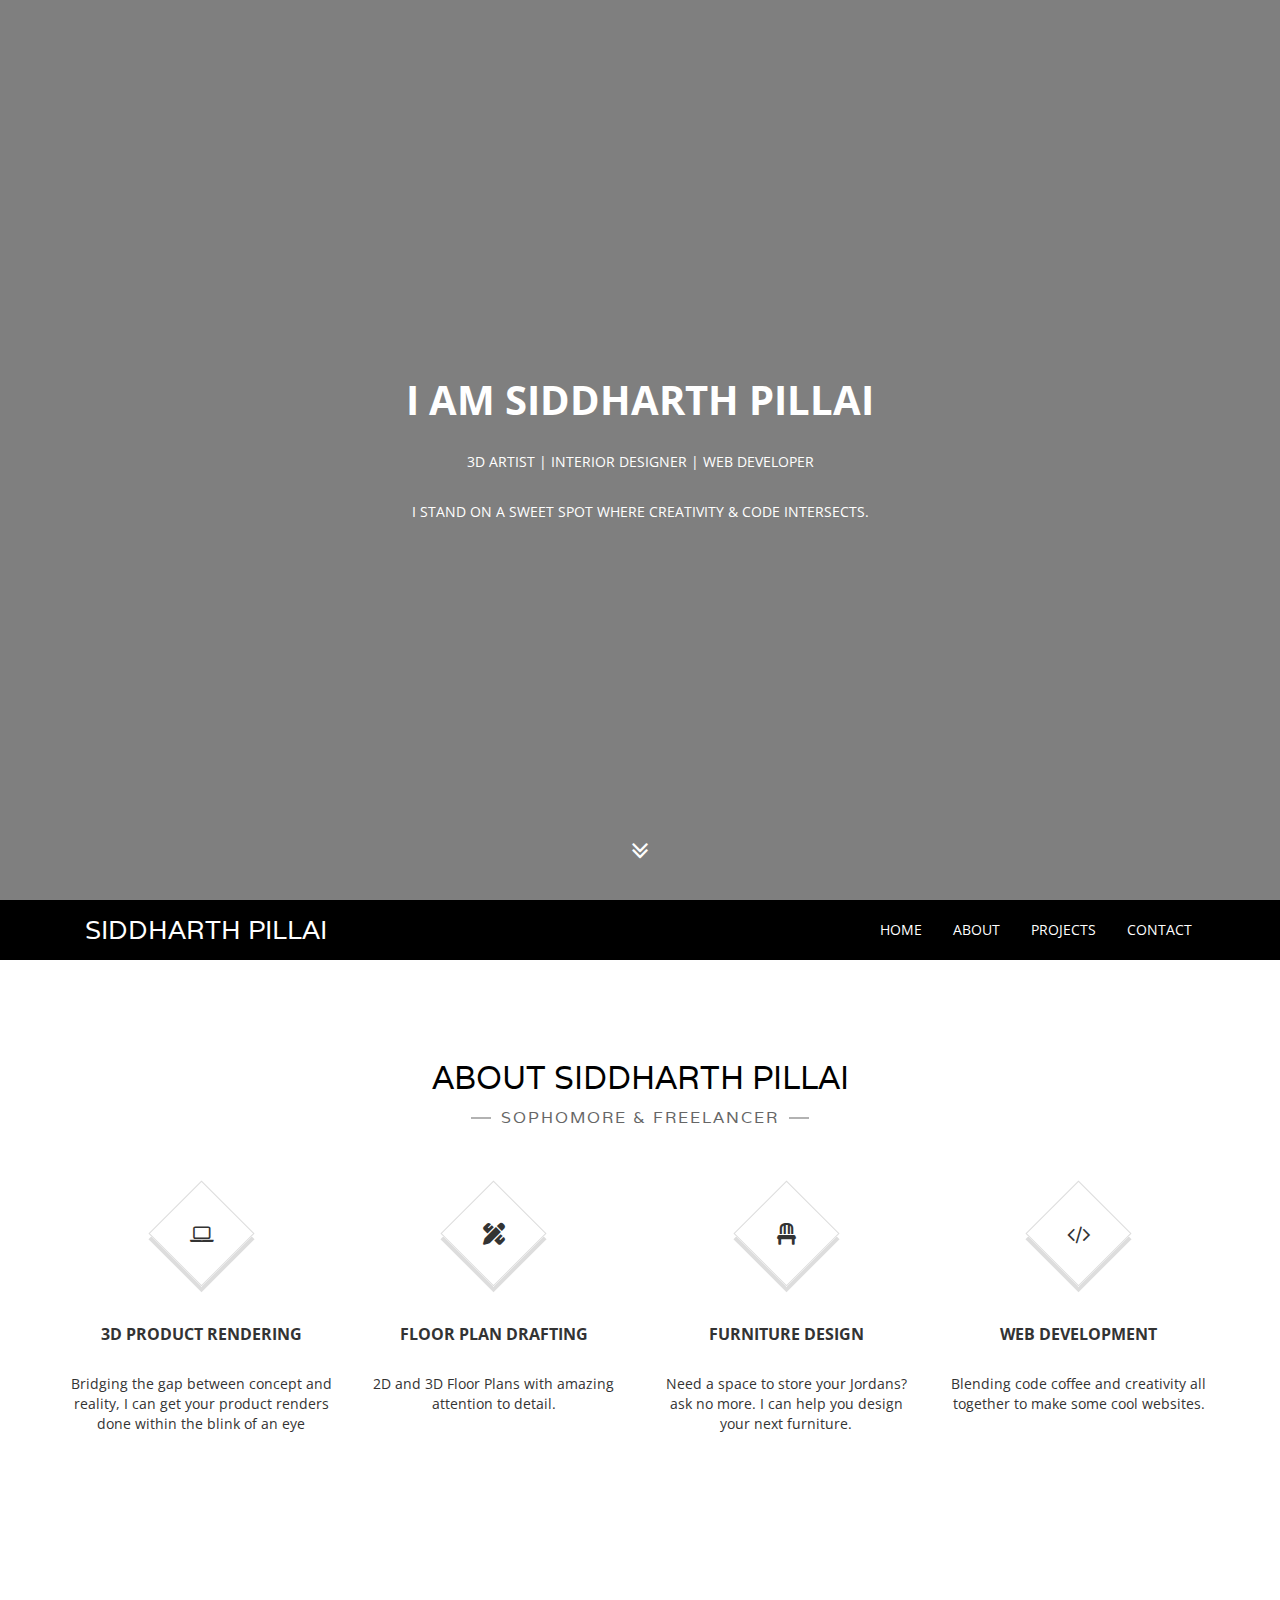
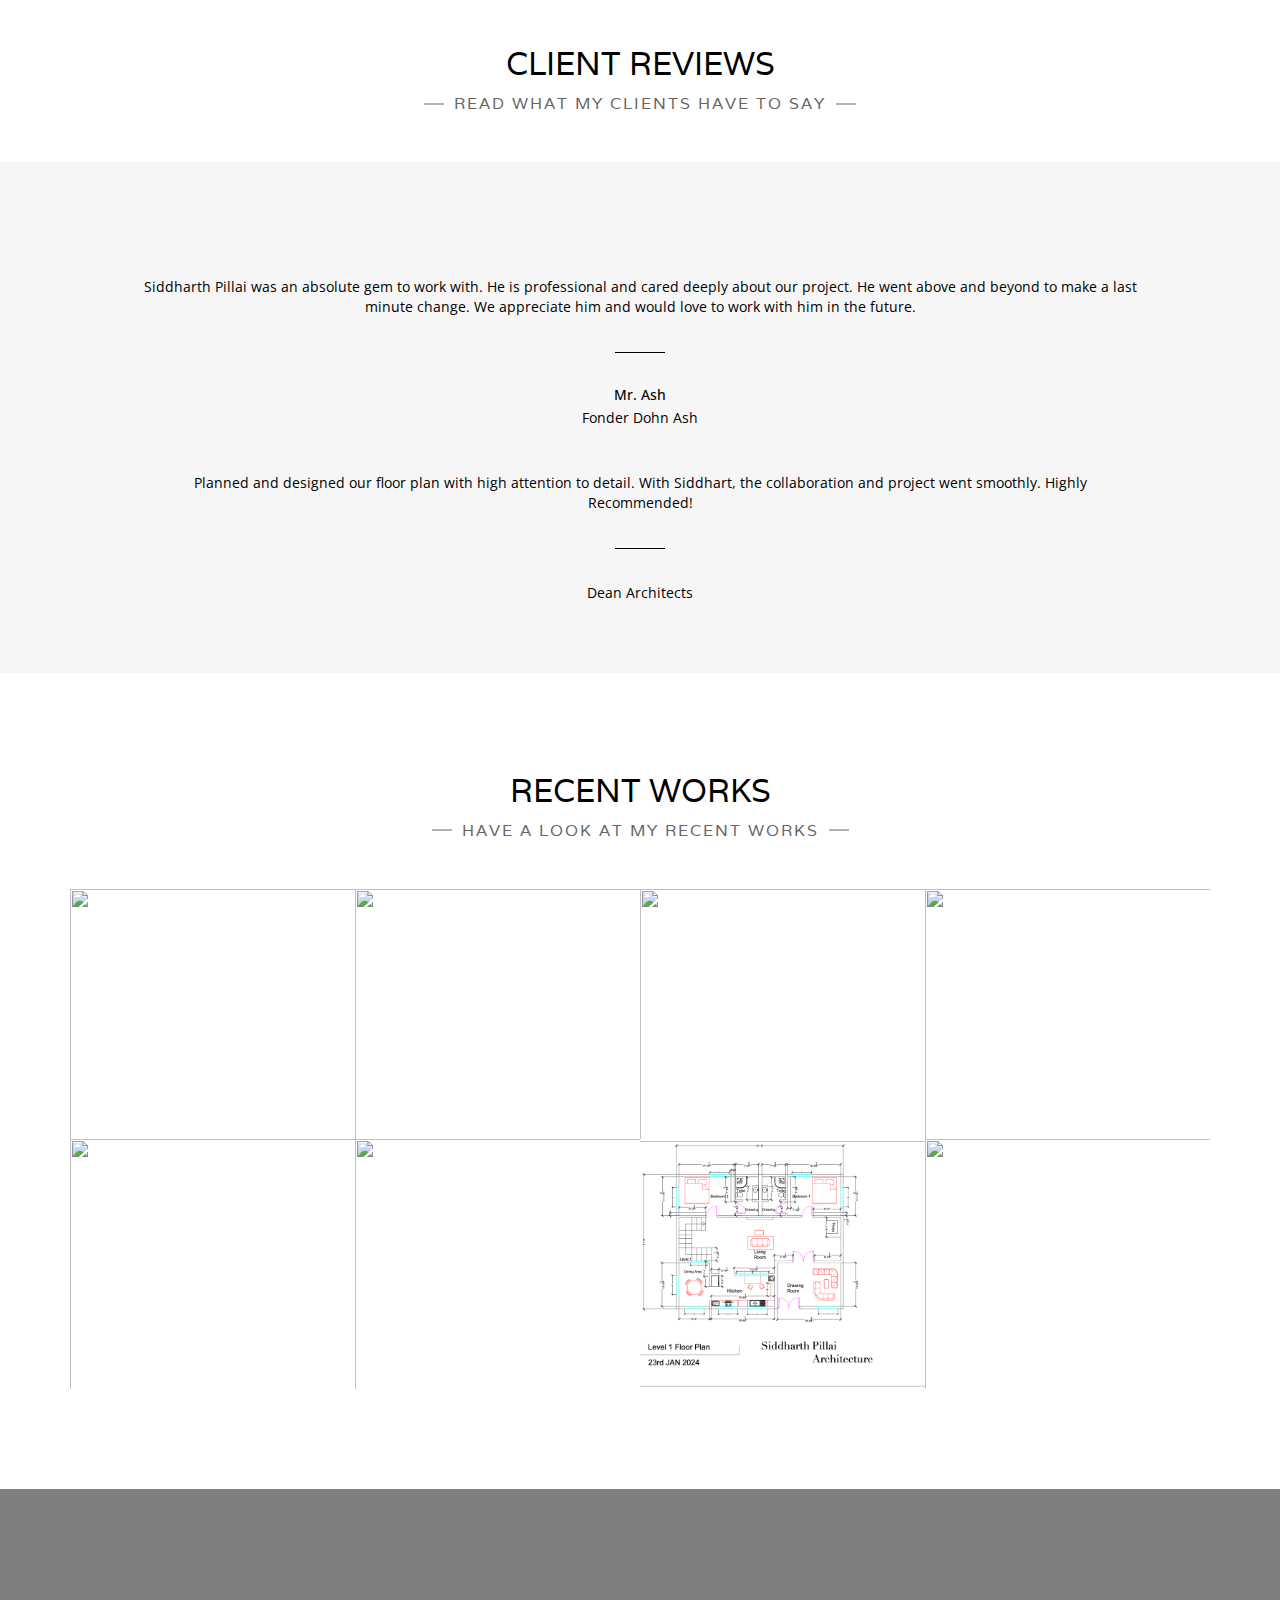
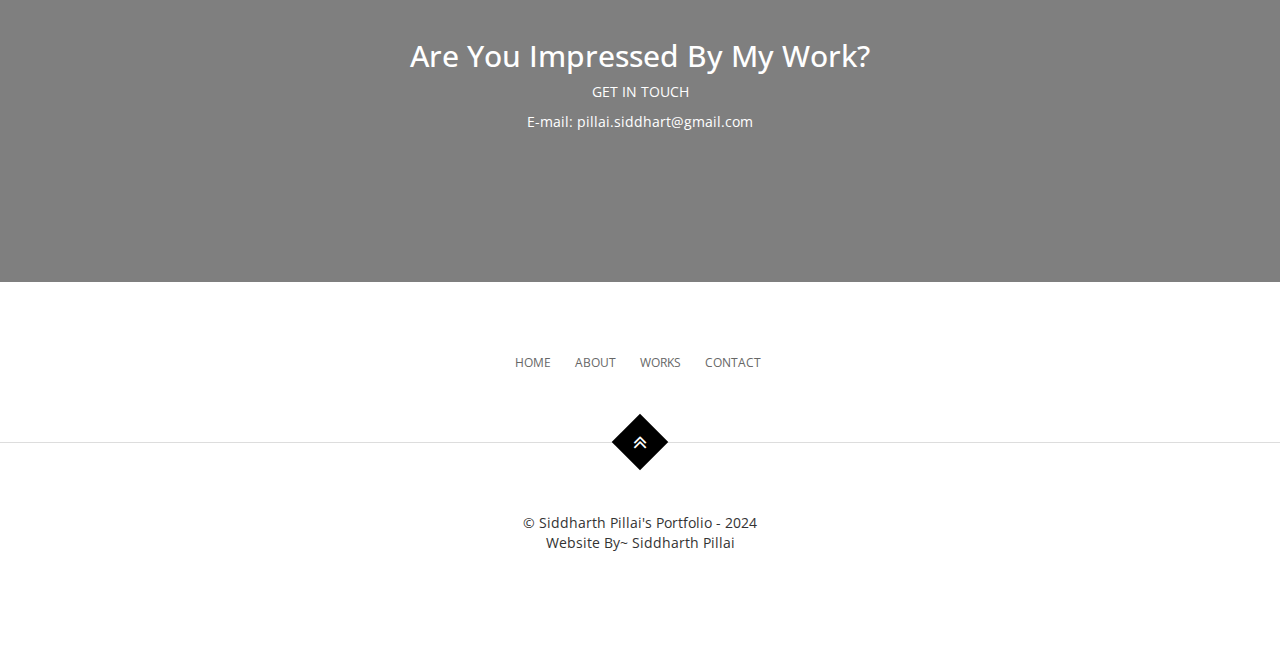
==== commit 8d742292: "Add files via upload" ====
--- a/index.html
+++ b/index.html
@@ -59,7 +59,7 @@
         <!-- Name & Description -->
         <div class="hero-content">
             <h1>I am Siddharth Pillai</h1>
-            <p class="hero-job"><span>3D Artist | Interior Designer | Web Developer</span></p>
+            <p class="img"><span>3D Artist | Interior Designer | Web Developer</span></p>
             <p class="hero-job-desc">I STAND ON A SWEET SPOT WHERE CREATIVITY &amp; CODE INTERSECTS. </p>
 
         </div><!-- /.hero-content -->
--- a/assets/css/style.css
+++ b/assets/css/style.css
@@ -425,7 +425,7 @@
 /* HERO
 ================================================== */
 .hero {
-  background: url(../img/hero.jpg) center no-repeat;
+  background: url("/assets/img/hero.jpg") center no-repeat;
   height: 100%;
   width: 100%;
   display: table;
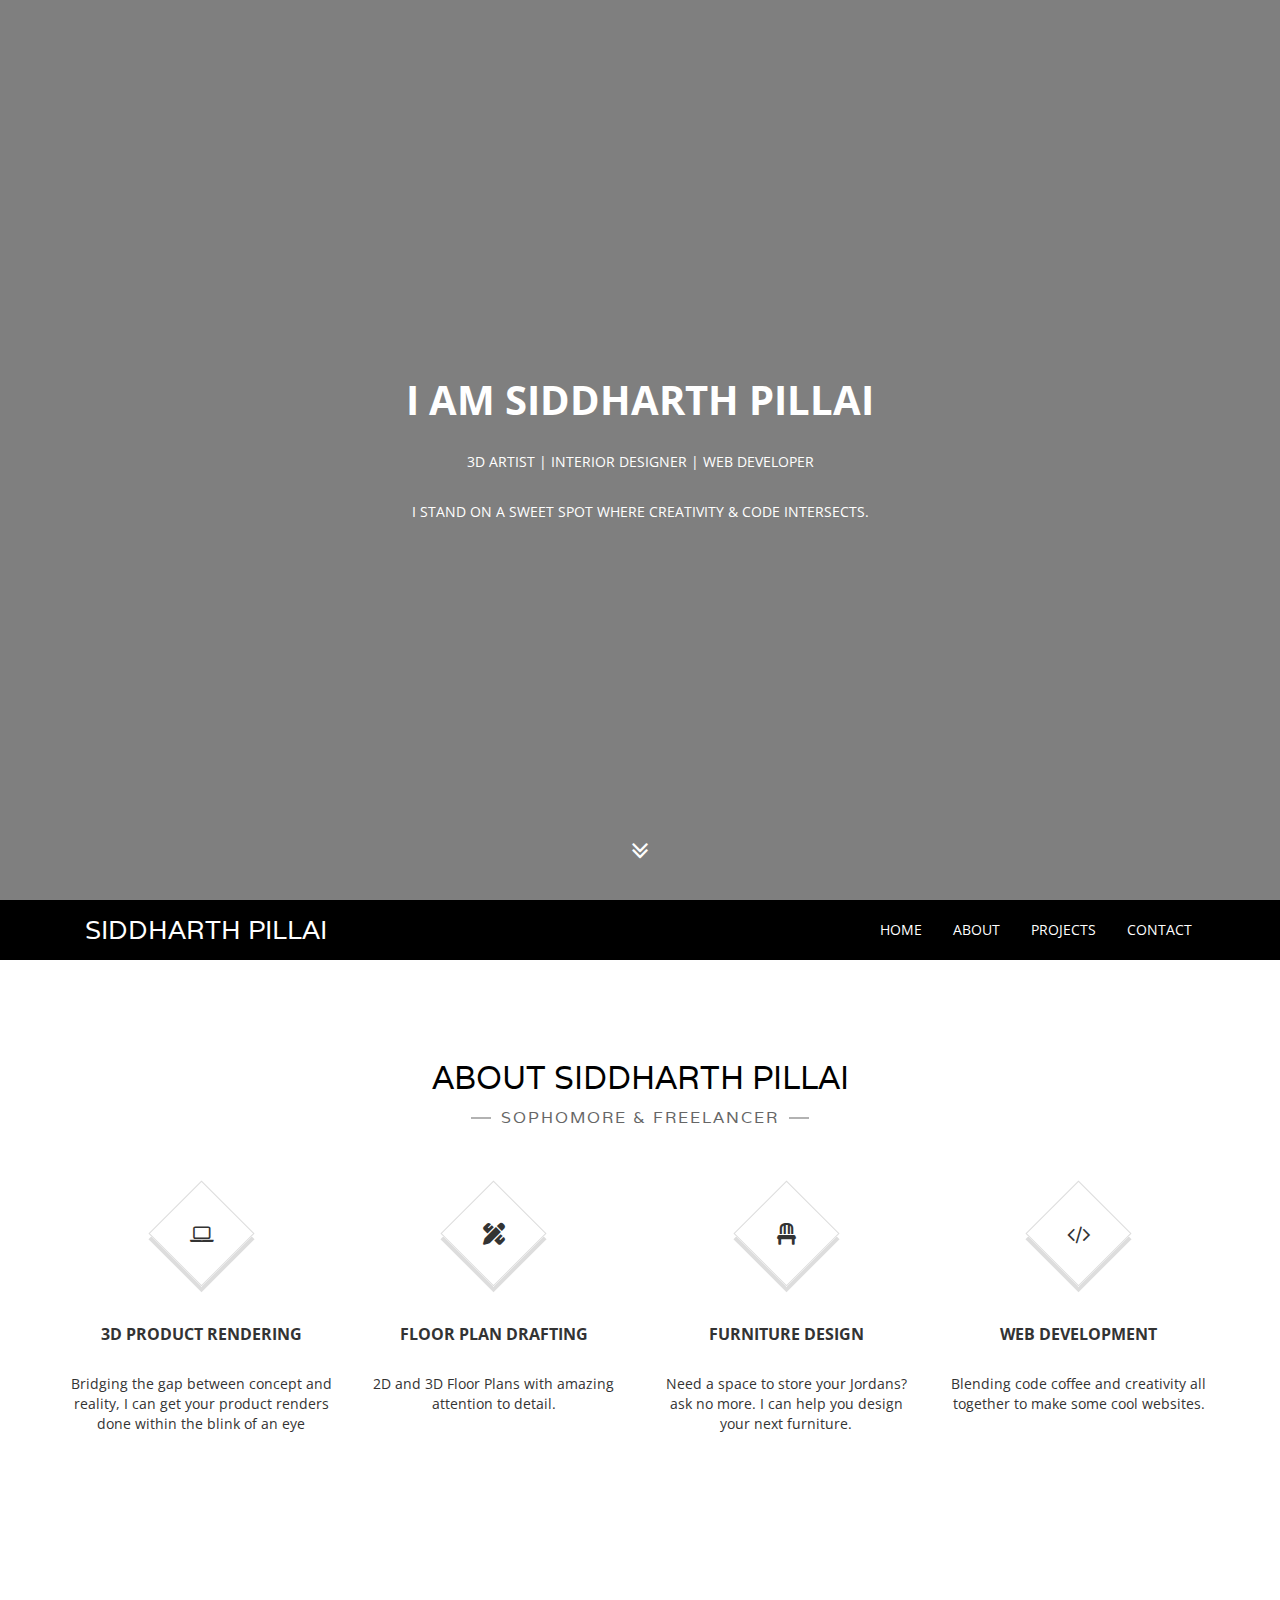
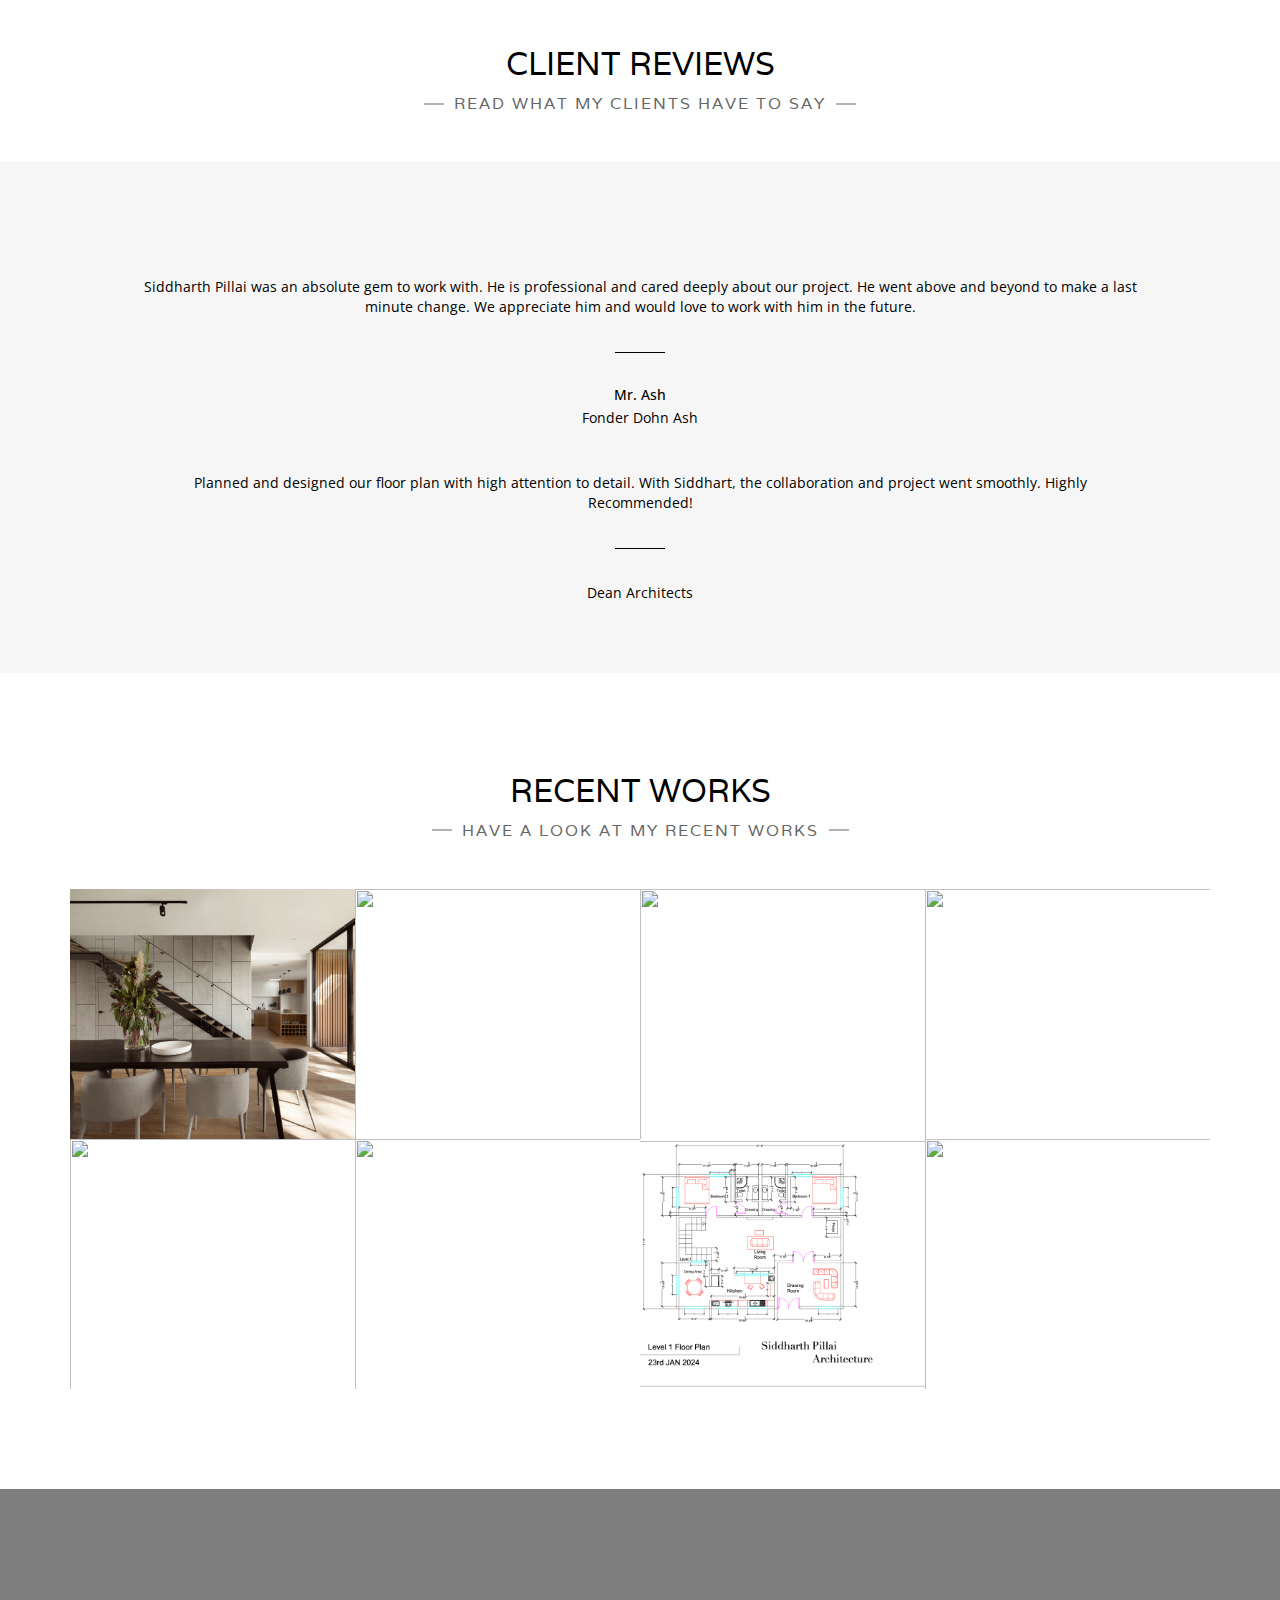
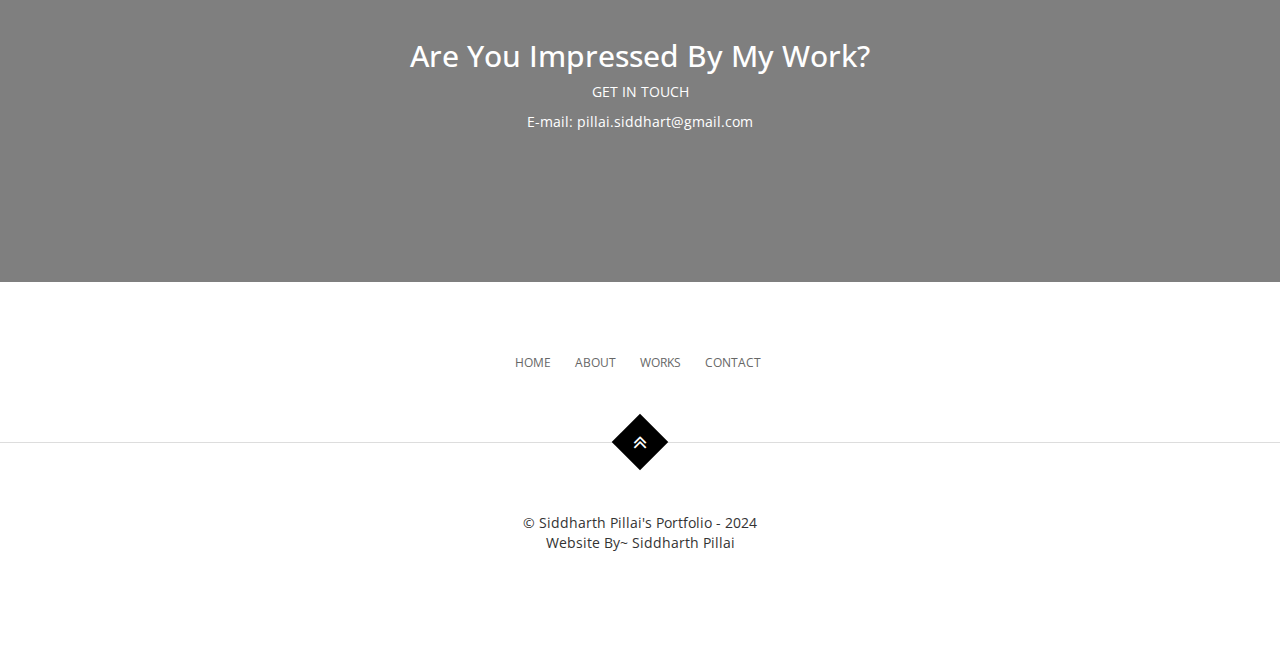
==== commit 5cc929f8: "Update index.html" ====
--- a/index.html
+++ b/index.html
@@ -204,7 +204,7 @@
                         <div class="col-md-3 col-sm-4 col-xs-6" data-groups='["PortfilioItems"]'>
                             <div class="portfolio-item">
                                 <div class="portfolio-item-thumb">
-                                    <img src="assets/img/portfolio-1.jpg" alt="" class="img-res">
+                                    <img src="Portfolio-1.jpg" alt="" class="img-res">
                                     <a href="#" class="rectangle" data-toggle="modal" data-target="#portfolioItem1">
                                         <i class="fa fa-plus"></i>
                                     </a>
@@ -372,4 +372,4 @@
         </div>
 
     </footer><!-- /#footer -->
-    <!-- End Footer --> +    <!-- End Footer --> 
--- a/assets/css/style.css
+++ b/assets/css/style.css
@@ -425,7 +425,7 @@
 /* HERO
 ================================================== */
 .hero {
-  background: url("/assets/img/hero.jpg") center no-repeat;
+  background: url("hero.JPG") center no-repeat;
   height: 100%;
   width: 100%;
   display: table;
@@ -2019,4 +2019,4 @@
   .site-footer .container {
     padding: 40px 15px 80px;
   }
-}+}
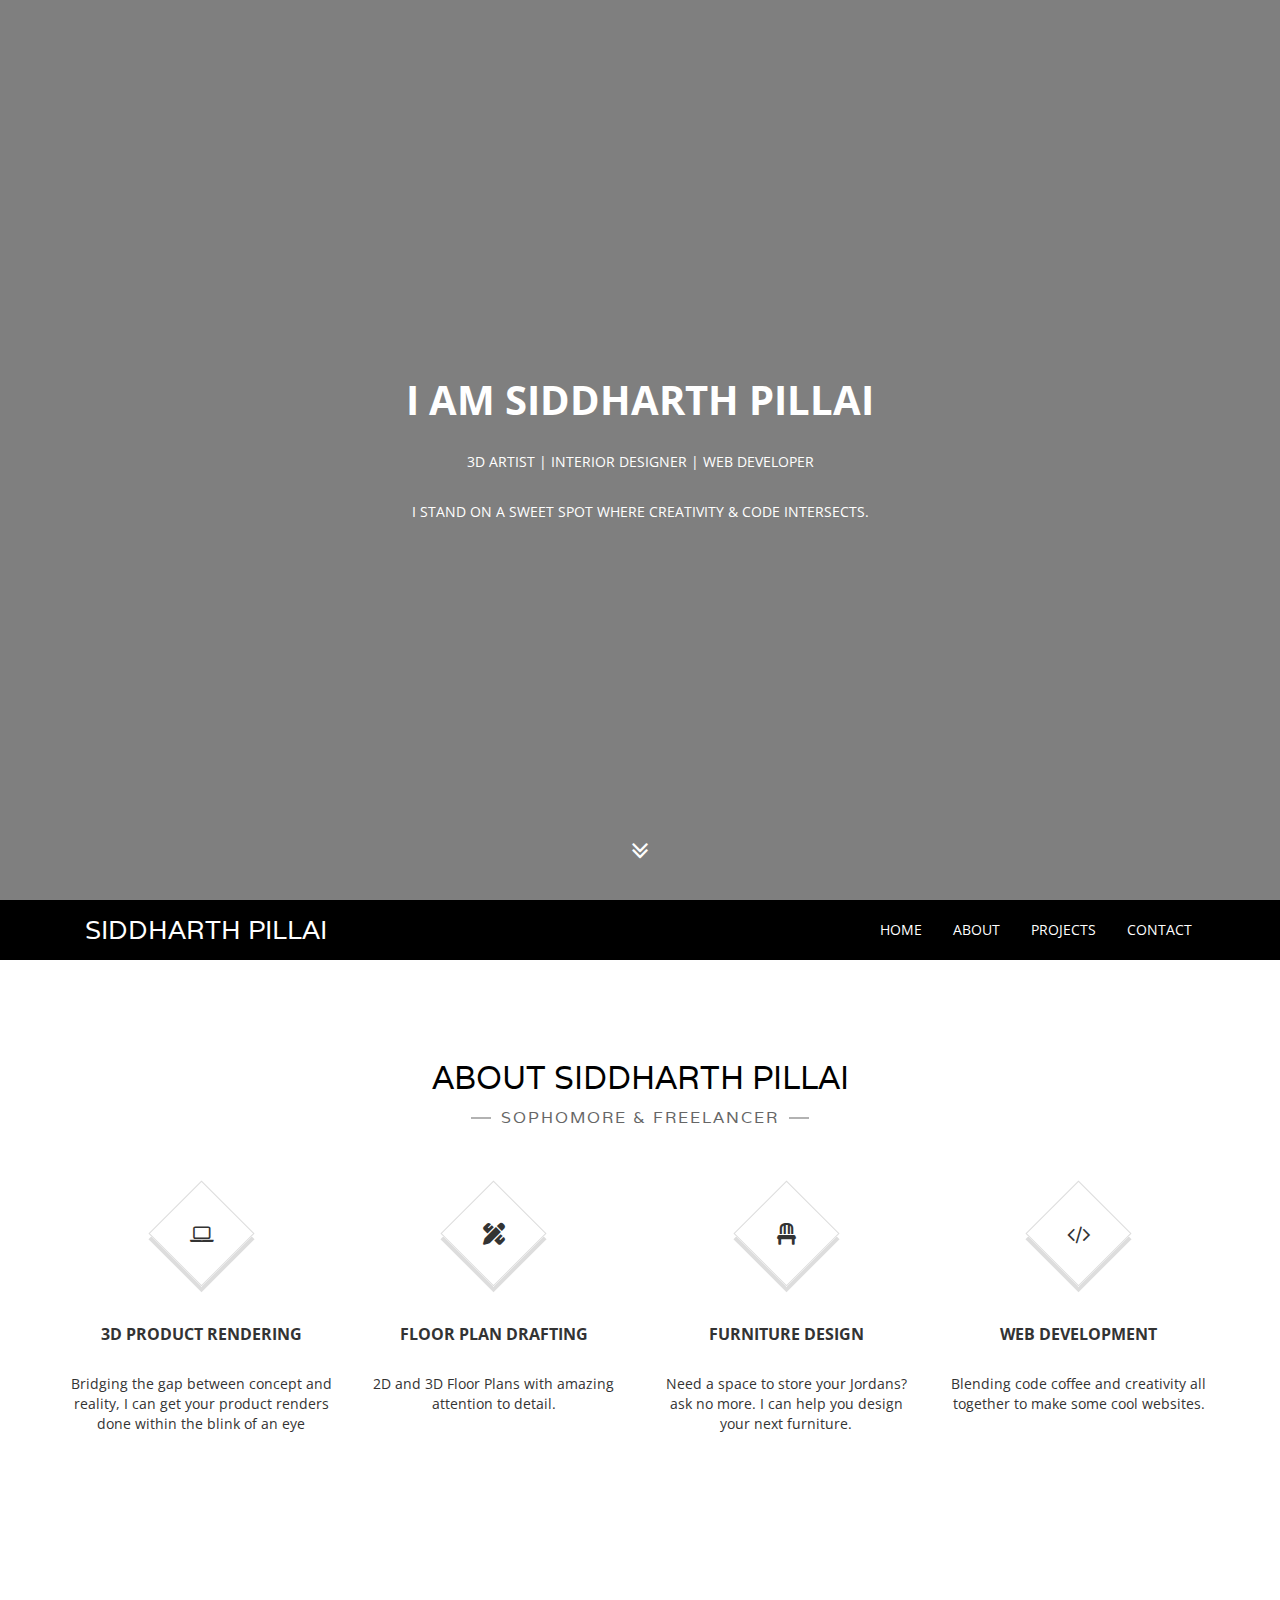
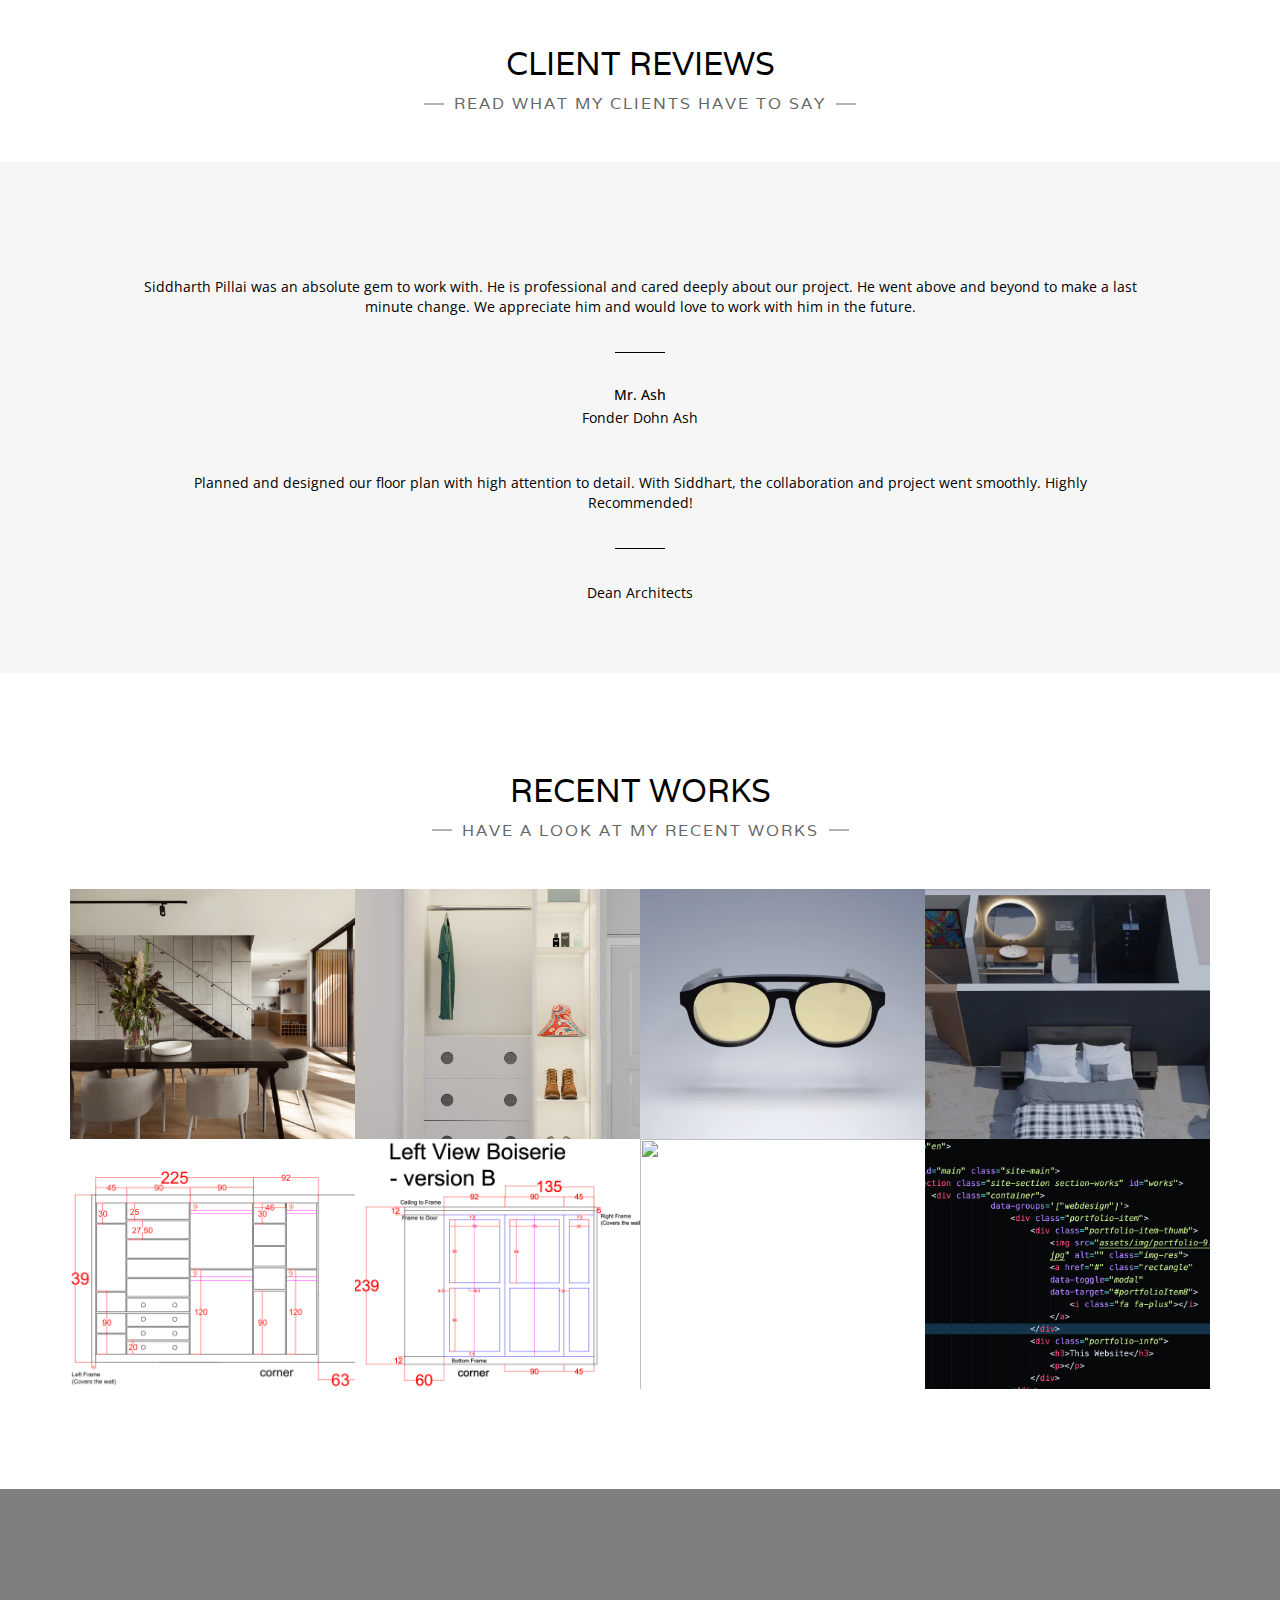
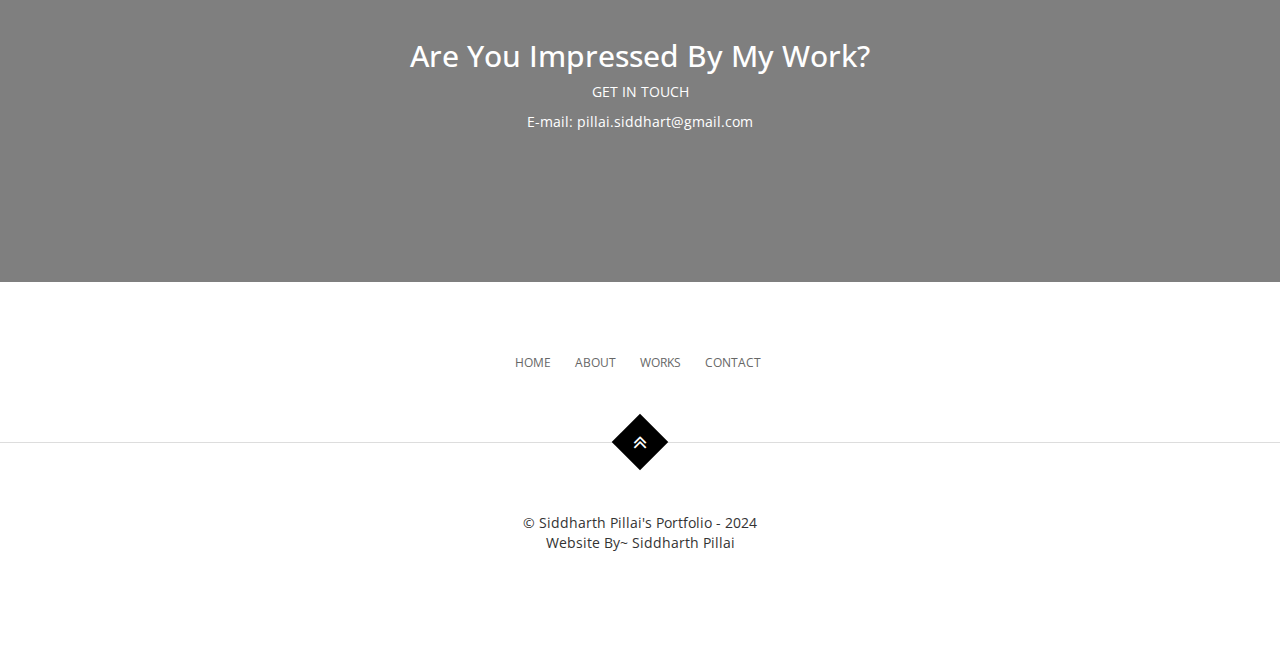
==== commit 10892c38: "Update index.html" ====
--- a/index.html
+++ b/index.html
@@ -219,7 +219,7 @@
                         <div class="col-md-3 col-sm-4 col-xs-6" data-groups='["webdev"]'>
                             <div class="portfolio-item">
                                 <div class="portfolio-item-thumb">
-                                    <img src="assets/img/portfolio-2.jpg" alt="" class="img-res">
+                                    <img src="Portfolio-2.jpg" alt="" class="img-res">
                                     <a href="#" class="rectangle" data-toggle="modal" data-target="#portfolioItem2">
                                         <i class="fa fa-plus"></i>
                                     </a>
@@ -234,7 +234,7 @@
                         <div class="col-md-3 col-sm-4 col-xs-6" data-groups='["mobileapps"]'>
                             <div class="portfolio-item">
                                 <div class="portfolio-item-thumb">
-                                    <img src="assets/img/portfolio-8.jpg" alt="" class="img-res">
+                                    <img src="Portfolio-8.jpg" alt="" class="img-res">
                                     <a href="#" class="rectangle" data-toggle="modal" data-target="#portfolioItem3">
                                         <i class="fa fa-plus"></i>
                                     </a>
@@ -249,7 +249,7 @@
                         <div class="col-md-3 col-sm-4 col-xs-6" data-groups='["webdesign"]'>
                             <div class="portfolio-item">
                                 <div class="portfolio-item-thumb">
-                                    <img src="assets/img/portfolio-3.jpg" alt="" class="img-res">
+                                    <img src="Portfolio-3.jpg" alt="" class="img-res">
                                     <a href="#" class="rectangle" data-toggle="modal" data-target="#portfolioItem4">
                                         <i class="fa fa-plus"></i>
                                     </a>
@@ -264,7 +264,7 @@
                         <div class="col-md-3 col-sm-4 col-xs-6" data-groups='["webdev"]'>
                             <div class="portfolio-item">
                                 <div class="portfolio-item-thumb">
-                                    <img src="assets/img/portfolio-5.jpg" alt="" class="img-res">
+                                    <img src="Portfolio-5.jpg" alt="" class="img-res">
                                     <a href="#" class="rectangle" data-toggle="modal" data-target="#portfolioItem5">
                                         <i class="fa fa-plus"></i>
                                     </a>
@@ -279,7 +279,7 @@
                         <div class="col-md-3 col-sm-4 col-xs-6" data-groups='["mobileapps"]'>
                             <div class="portfolio-item">
                                 <div class="portfolio-item-thumb">
-                                    <img src="assets/img/portfolio-6.jpg" alt="" class="img-res">
+                                    <img src="Portfolio-6.jpg" alt="" class="img-res">
                                     <a href="#" class="rectangle" data-toggle="modal" data-target="#portfolioItem6">
                                         <i class="fa fa-plus"></i>
                                     </a>
@@ -294,7 +294,7 @@
                         <div class="col-md-3 col-sm-4 col-xs-6" data-groups='["webdev"]'>
                             <div class="portfolio-item">
                                 <div class="portfolio-item-thumb">
-                                    <img src="assets/img/portfolio-7.jpg" alt="" class="img-res">
+                                    <img src="Portfolio-7.jpg" alt="" class="img-res">
                                     <a href="#" class="rectangle" data-toggle="modal" data-target="#portfolioItem7">
                                         <i class="fa fa-plus"></i>
                                     </a>
@@ -309,7 +309,7 @@
                         <div class="col-md-3 col-sm-4 col-xs-6" data-groups='["webdesign"]'>
                             <div class="portfolio-item">
                                 <div class="portfolio-item-thumb">
-                                    <img src="assets/img/portfolio-9.jpg" alt="" class="img-res">
+                                    <img src="Portfolio-9.jpg" alt="" class="img-res">
                                     <a href="#" class="rectangle" data-toggle="modal" data-target="#portfolioItem8">
                                         <i class="fa fa-plus"></i>
                                     </a>
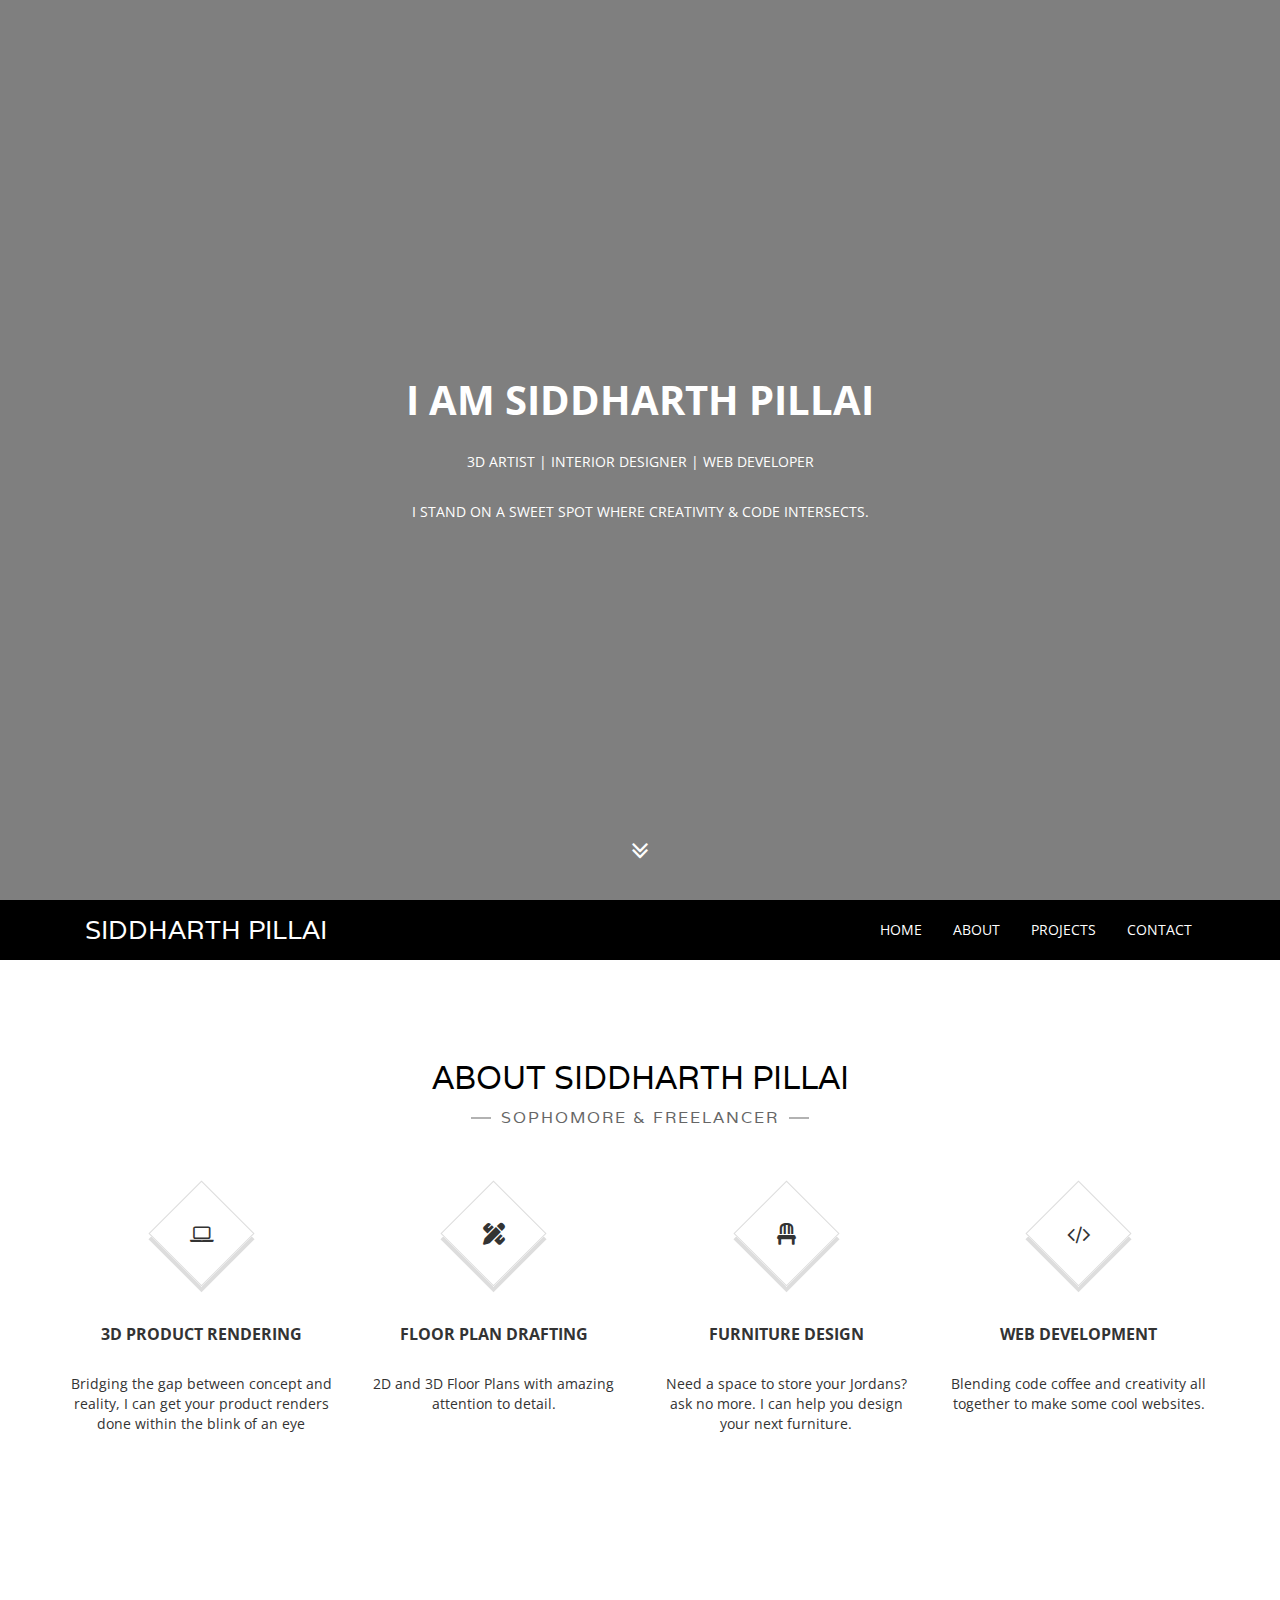
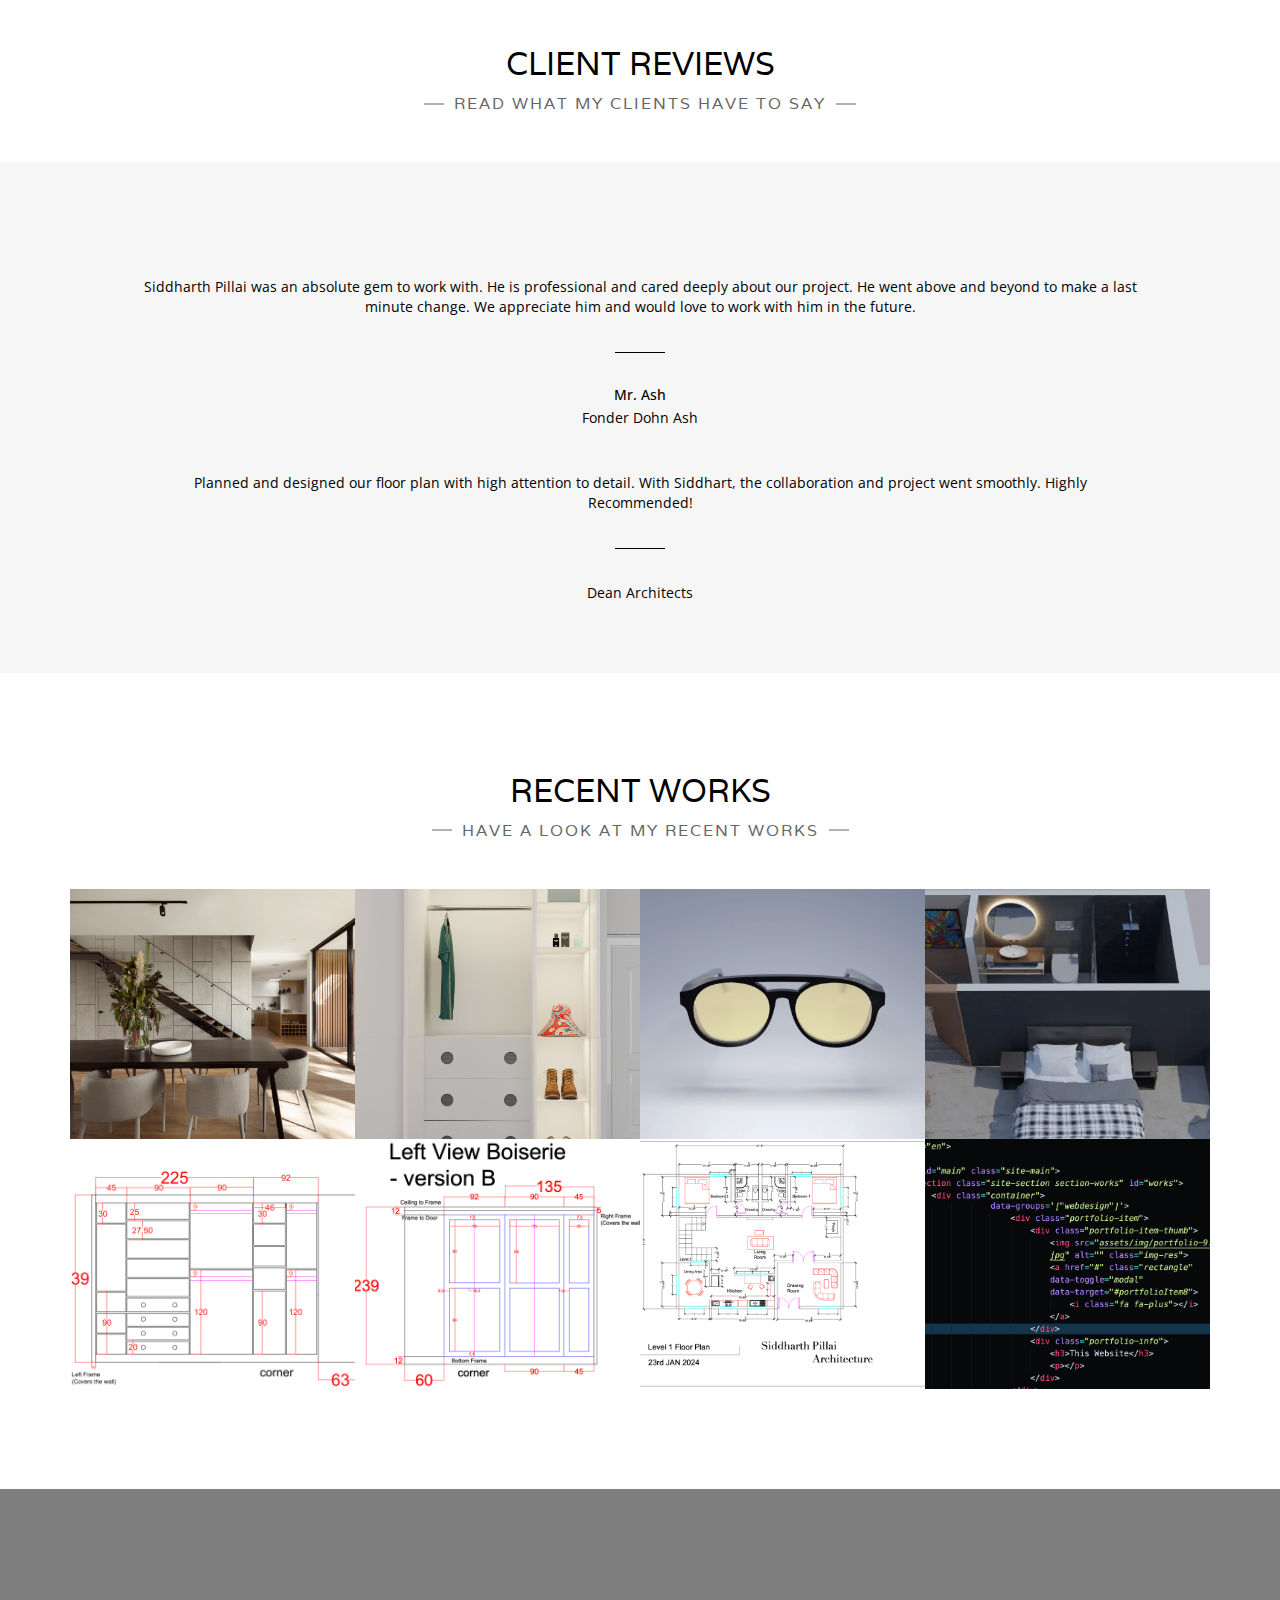
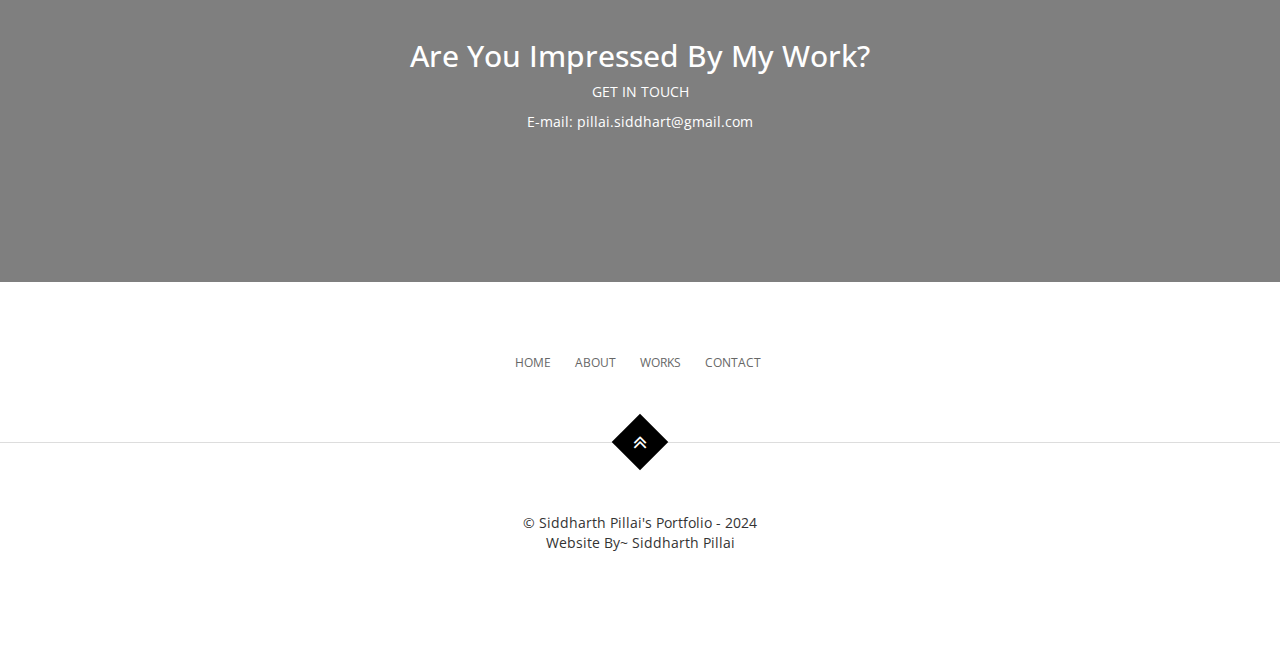
==== commit 6873a80d: "Update index.html" ====
--- a/index.html
+++ b/index.html
@@ -294,7 +294,7 @@
                         <div class="col-md-3 col-sm-4 col-xs-6" data-groups='["webdev"]'>
                             <div class="portfolio-item">
                                 <div class="portfolio-item-thumb">
-                                    <img src="Portfolio-7.jpg" alt="" class="img-res">
+                                    <img src="assets/img/portfolio-7.jpg" alt="" class="img-res">
                                     <a href="#" class="rectangle" data-toggle="modal" data-target="#portfolioItem7">
                                         <i class="fa fa-plus"></i>
                                     </a>
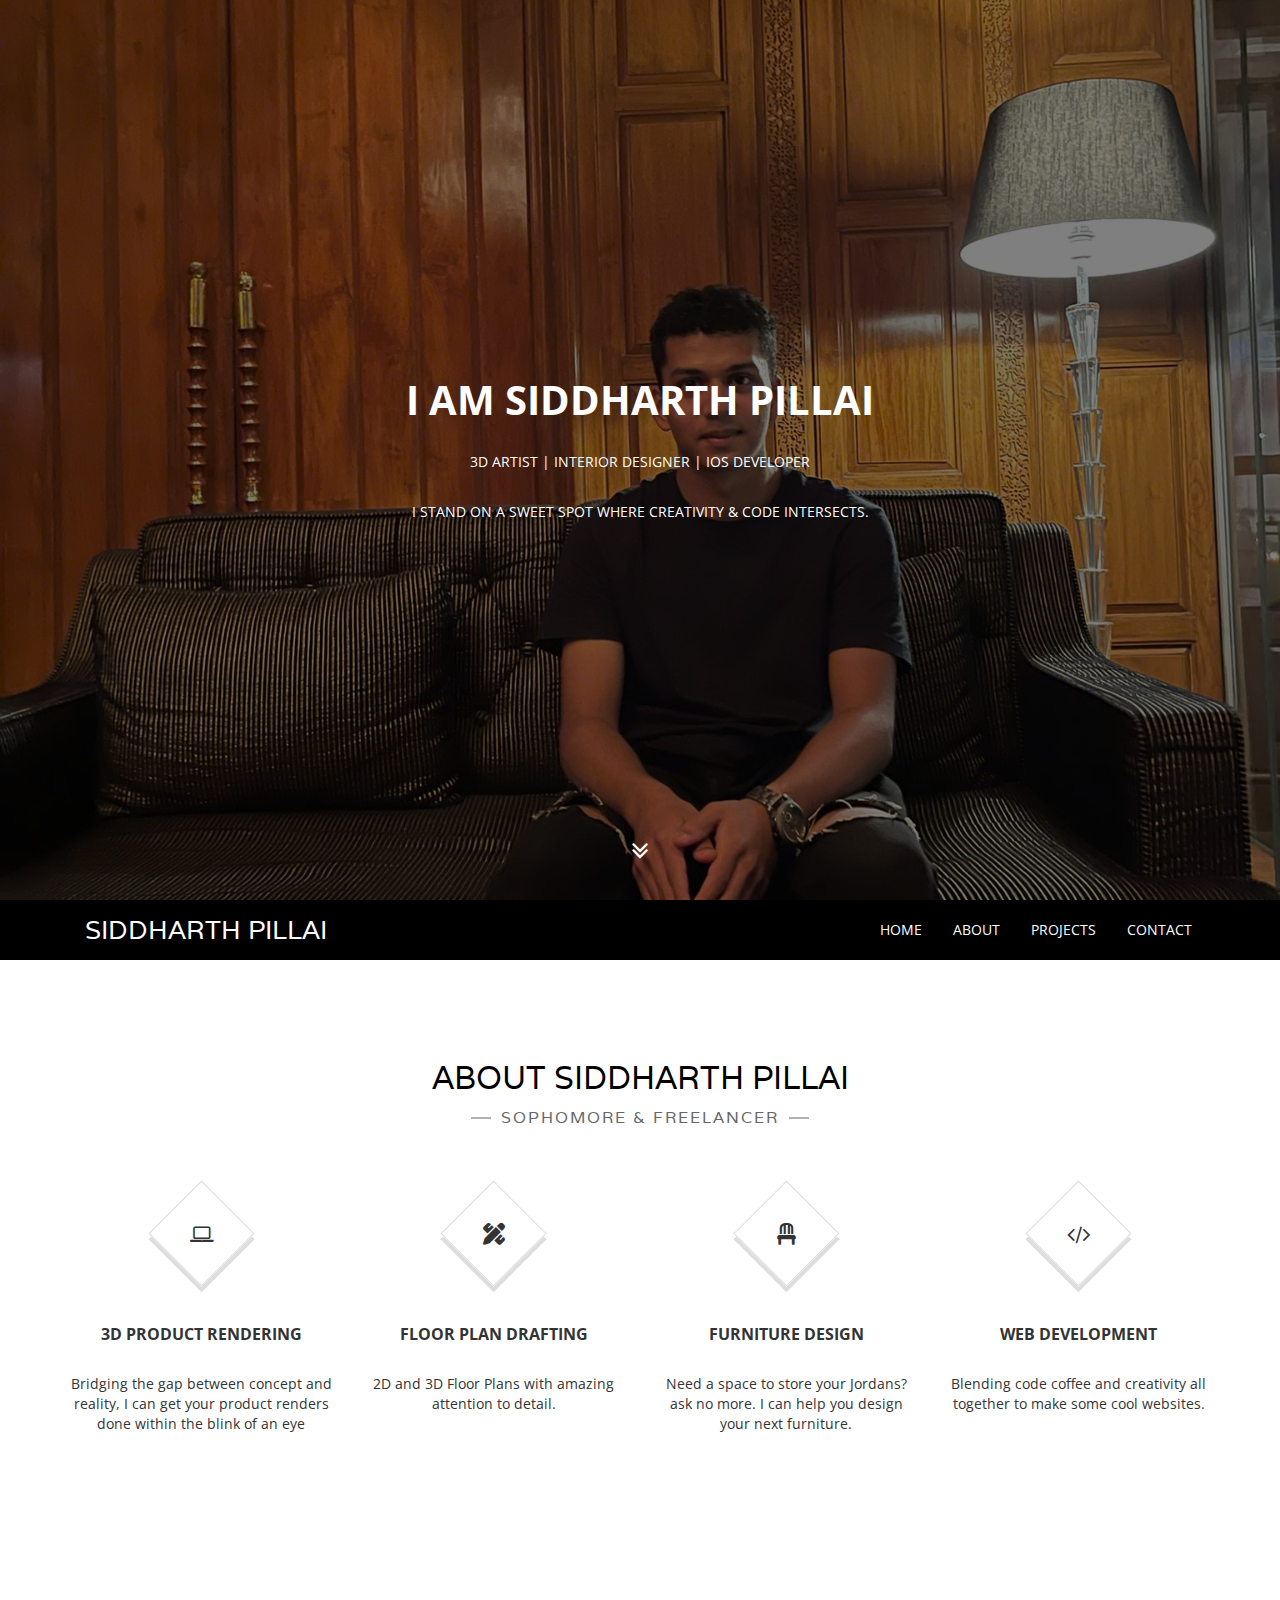
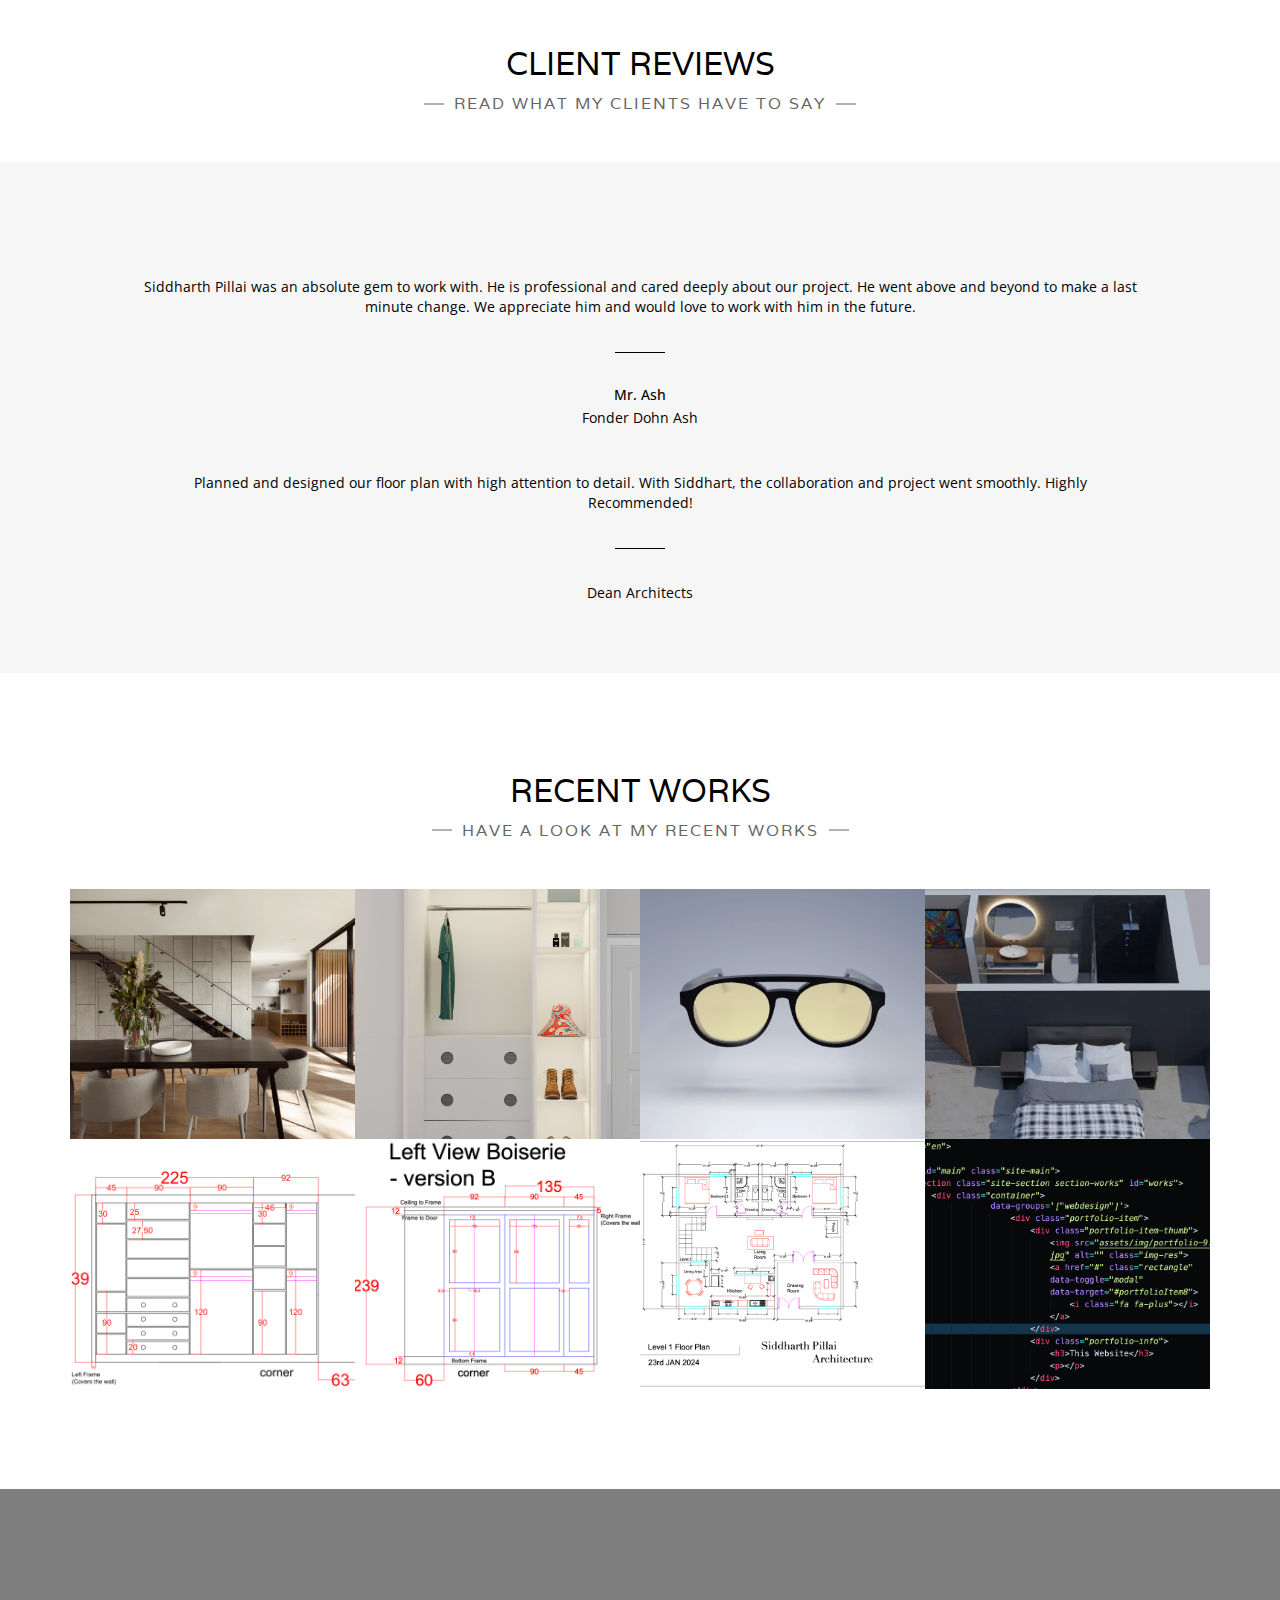
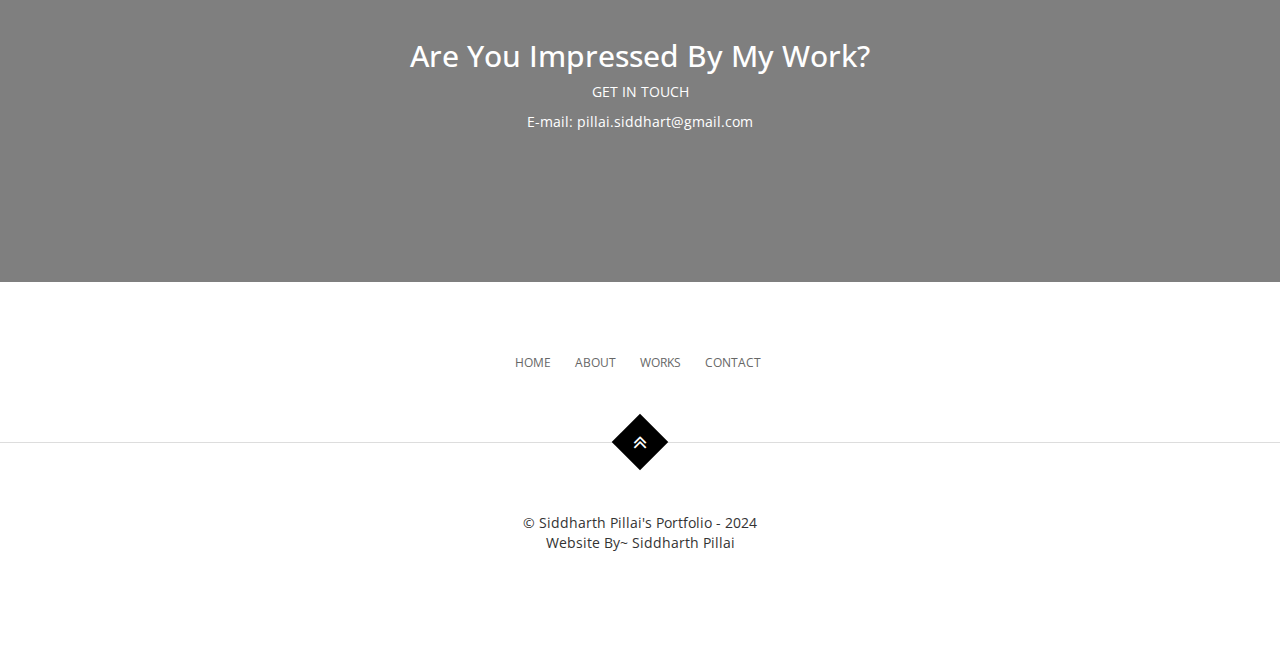
==== commit 6acf924a: "Update index.html" ====
--- a/index.html
+++ b/index.html
@@ -59,7 +59,7 @@
         <!-- Name & Description -->
         <div class="hero-content">
             <h1>I am Siddharth Pillai</h1>
-            <p class="img"><span>3D Artist | Interior Designer | Web Developer</span></p>
+            <p class="img"><span>3D Artist | Interior Designer | iOS Developer</span></p>
             <p class="hero-job-desc">I STAND ON A SWEET SPOT WHERE CREATIVITY &amp; CODE INTERSECTS. </p>
 
         </div><!-- /.hero-content -->
--- a/assets/css/style.css
+++ b/assets/css/style.css
@@ -425,7 +425,7 @@
 /* HERO
 ================================================== */
 .hero {
-  background: url("hero.JPG") center no-repeat;
+  background: url("/hero.JPG") center no-repeat;
   height: 100%;
   width: 100%;
   display: table;
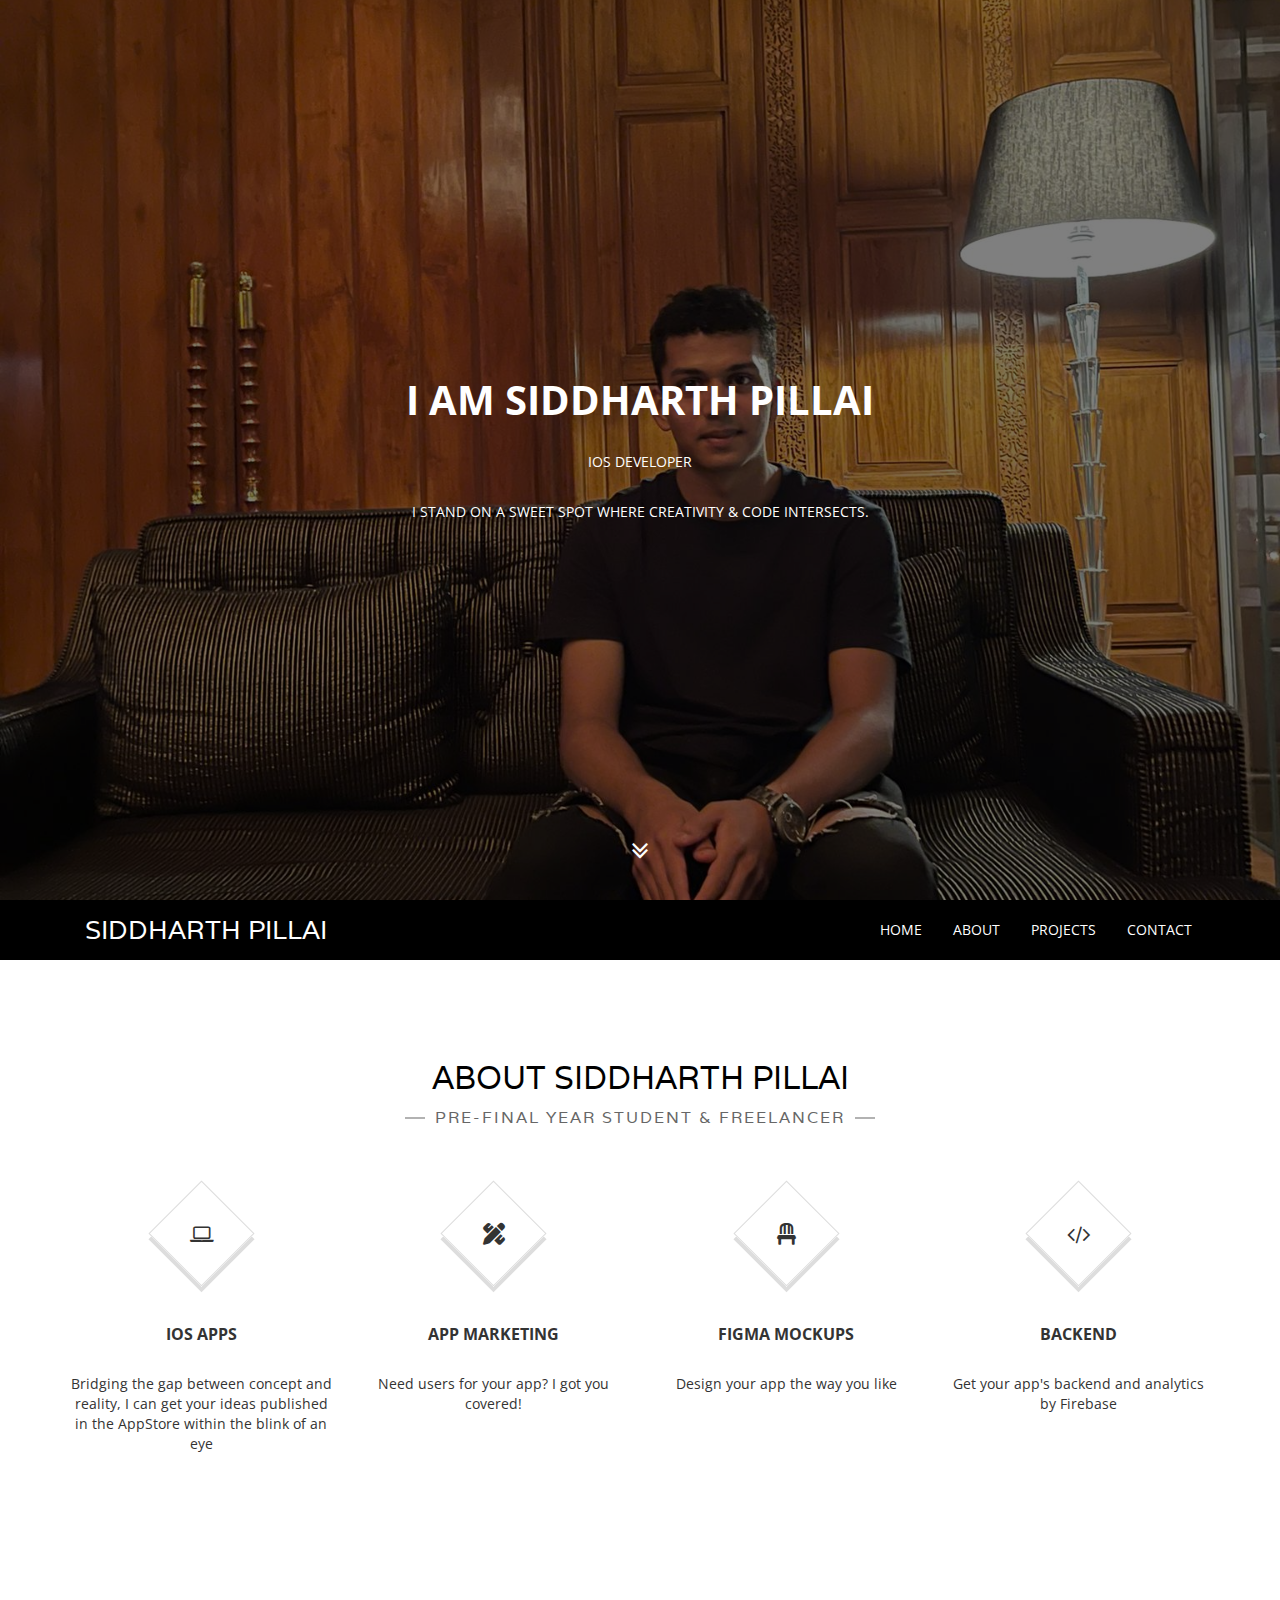
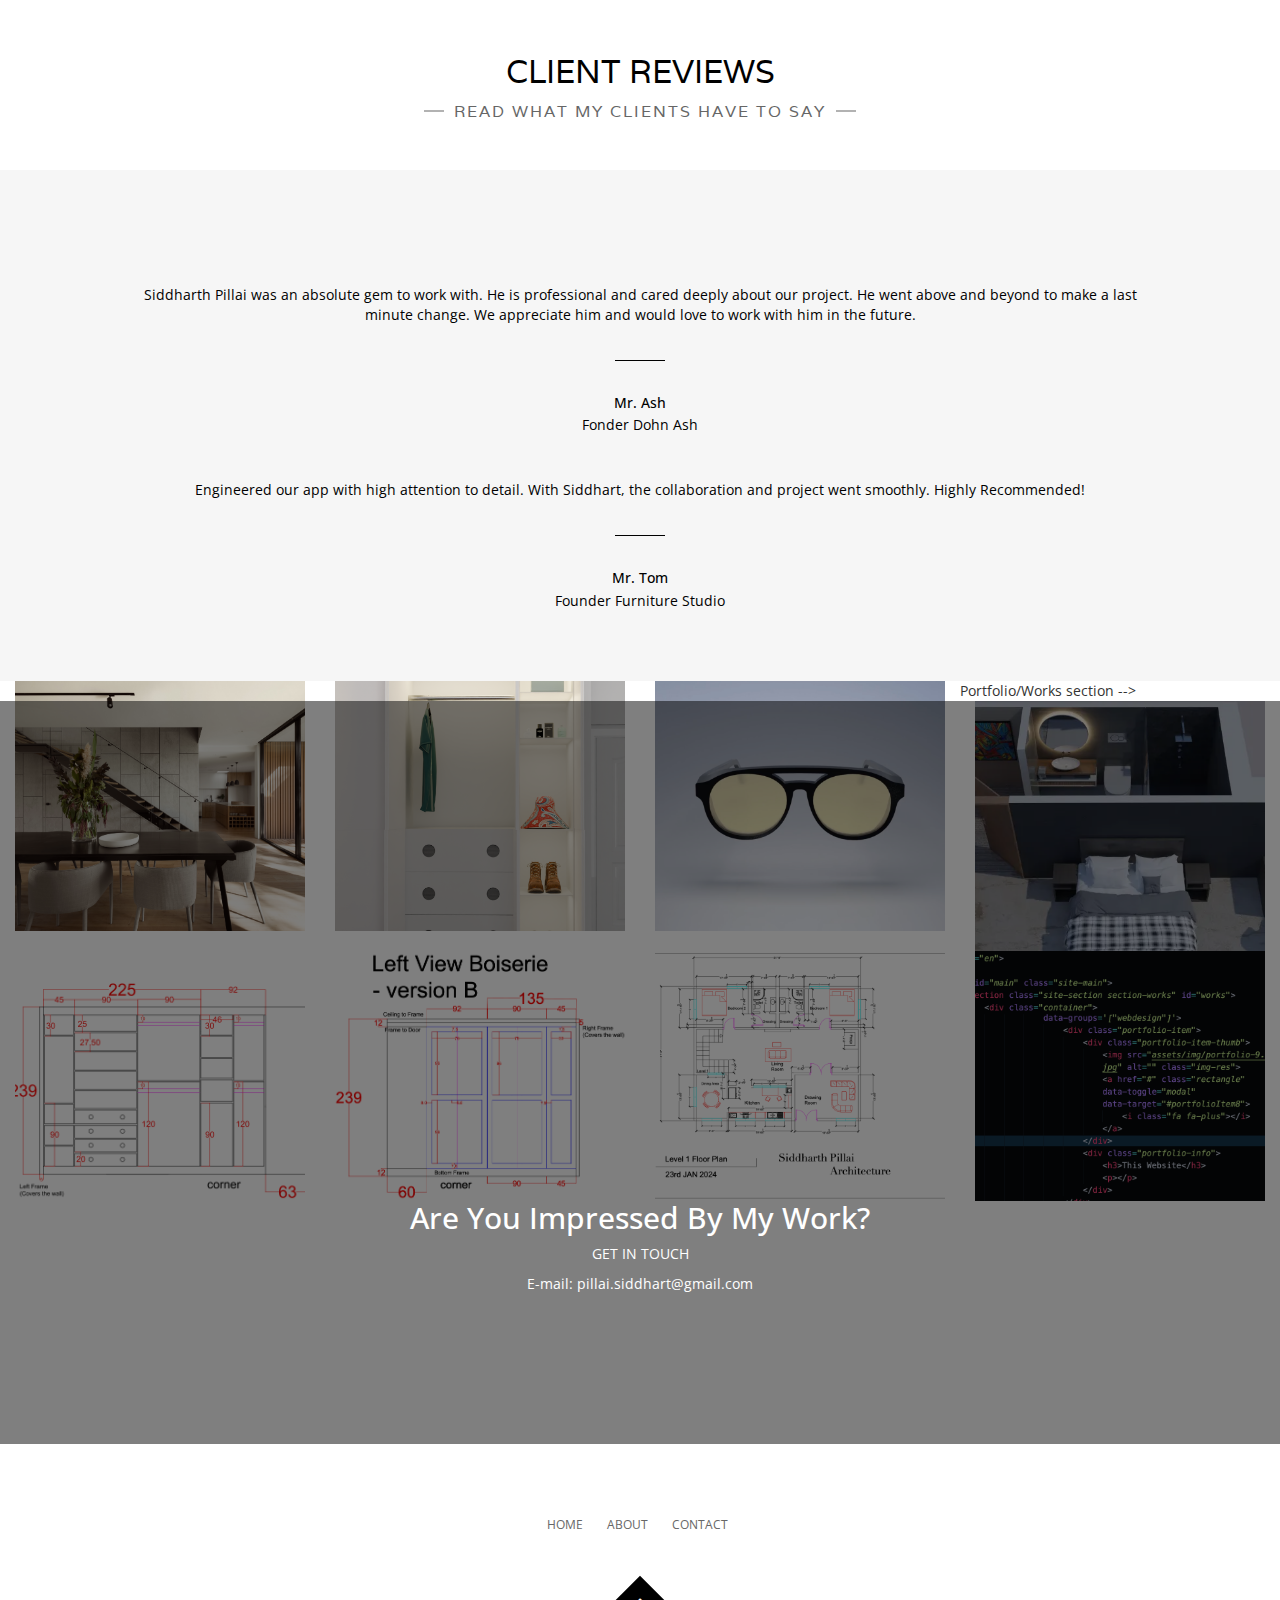
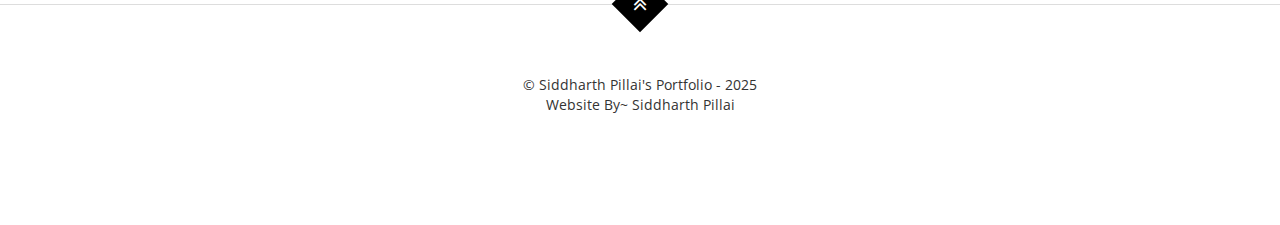
==== commit 10ef20e2: "Update index.html" ====
--- a/index.html
+++ b/index.html
@@ -59,7 +59,7 @@
         <!-- Name & Description -->
         <div class="hero-content">
             <h1>I am Siddharth Pillai</h1>
-            <p class="img"><span>3D Artist | Interior Designer | iOS Developer</span></p>
+            <p class="img"><span>iOS Developer</span></p>
             <p class="hero-job-desc">I STAND ON A SWEET SPOT WHERE CREATIVITY &amp; CODE INTERSECTS. </p>
 
         </div><!-- /.hero-content -->
@@ -112,15 +112,15 @@
         <section class="site-section section-about text-center" id="about">
             <div class="container">
                 <h2>ABOUT SIDDHARTH PILLAI</h2>
-                <p class="section-subtitle"><span>Sophomore &amp; Freelancer </span></p>
+                <p class="section-subtitle"><span>Pre-Final Year Student &amp; Freelancer </span></p>
                 <div class="row">
                     <div class="col-sm-3 col-xs-6">
                         <div class="feature-about">
                             <div class="medium-rectangle rectangle">
                                 <i class="fa fa-laptop" aria-hidden="true"></i>
                             </div><!-- /.rectangle -->
-                            <h3>3D Product Rendering</h3>
-                            <p>Bridging the gap between concept and reality, I can get your product renders done within the blink of an eye</p>
+                            <h3>iOS Apps</h3>
+                            <p>Bridging the gap between concept and reality, I can get your ideas published in the AppStore within the blink of an eye</p>
                         </div><!-- /.feature-about -->
                     </div>                    
                     <div class="col-sm-3 col-xs-6">
@@ -128,8 +128,8 @@
                             <div class="medium-rectangle rectangle">
                                 <i class="fas fa-pencil-ruler" aria-hidden="true"></i>
                             </div><!-- /.rectangle -->
-                            <h3>Floor Plan Drafting</h3>
-                            <p>2D and 3D Floor Plans with amazing attention to detail.</p>
+                            <h3>App Marketing</h3>
+                            <p>Need users for your app? I got you covered!</p>
                         </div><!-- /.feature-about -->
                     </div>                    
                     <div class="col-sm-3 col-xs-6">
@@ -137,8 +137,8 @@
                             <div class="medium-rectangle rectangle">
                                 <i class="fas fa-chair" aria-hidden="true"></i>
                             </div><!-- /.rectangle -->
-                            <h3>Furniture Design</h3>
-                            <p>Need a space to store your Jordans? ask no more. I can help you design your next furniture.</p>
+                            <h3>Figma Mockups</h3>
+                            <p>Design your app the way you like</p>
                         </div><!-- /.feature-about -->
                     </div>                    
                     <div class="col-sm-3 col-xs-6">
@@ -146,8 +146,8 @@
                             <div class="medium-rectangle rectangle">
                                 <i class="fa fa-code" aria-hidden="true"></i>
                             </div><!-- /.rectangle -->
-                            <h3>Web Development</h3>
-                            <p>Blending code coffee and creativity all together to make some cool websites.</p>
+                            <h3>Backend</h3>
+                            <p>Get your app's backend and analytics by Firebase</p>
                         </div><!-- /.feature-about -->
                     </div>
                 </div>
@@ -178,10 +178,10 @@
                         </div><!-- /.review -->
                         <!-- Review 2 -->
                         <div class="review">
-                            <p>Planned and designed our floor plan with high attention to detail. With Siddhart, the collaboration and project went smoothly. Highly Recommended!</p>
+                            <p>Engineered our app with high attention to detail. With Siddhart, the collaboration and project went smoothly. Highly Recommended!</p>
                             <div class="review-author">
-                                <h3></h3>
-                                <p>Dean Architects</p>
+                                <h3>Mr. Tom</h3>
+                                <p>Founder Furniture Studio</p>
                             </div><!-- /.review-author -->
                         </div><!-- /.review -->
                     </div><!-- /.review-carousel -->
@@ -191,15 +191,15 @@
         <!-- End Reviews section -->
 
 
-        <!-- Portfolio/Works section --> 
-        <section class="site-section section-works" id="works">
-            <div class="container">
-                <h2>RECENT WORKS</h2>
-                <p class="section-subtitle"><span>HAVE A LOOK AT MY RECENT WORKS</span></p>
-
-                <div class="portfolio">
+        Portfolio/Works section --> 
+<!--         <section class="site-section section-works" id="works"> -->
+<!--             <div class="container"> -->
+<!--                 <h2>RECENT WORKS</h2> -->
+<!--                 <p class="section-subtitle"><span>HAVE A LOOK AT MY RECENT WORKS</span></p> -->
+
+<!--                 <div class="portfolio">
                     <div id="grid">
-                        
+                         -->
                         <!-- Portfolio item --> 
                         <div class="col-md-3 col-sm-4 col-xs-6" data-groups='["PortfilioItems"]'>
                             <div class="portfolio-item">
@@ -325,7 +325,7 @@
                 </div>
             </div>
         </section><!-- /.section-works -->
-        <!-- End Works section --> 
+        <!-- End Works section 
 
         <!-- Me section --> 
         <section class="section-background section-me background-overlay text-center" id="Contact">
@@ -354,7 +354,7 @@
             <ul class="list-unstyled list-inline">
                 <li class="page-scroll"><a href="#top">Home</a></li>
                 <li class="page-scroll"><a href="#about">About</a></li>
-                <li class="page-scroll"><a href="#works">Works</a></li>
+<!--                 <li class="page-scroll"><a href="#works">Works</a></li> -->
                 <li class="page-scroll"><a href="#contact">Contact</a></li>
             </ul>
 
@@ -367,7 +367,7 @@
         </div>
 
         <div class="container text-center">
-            <p class="copyright">&copy; Siddharth Pillai's Portfolio</a> - 2024</p>
+            <p class="copyright">&copy; Siddharth Pillai's Portfolio</a> - 2025</p>
             <p>Website By~ Siddharth Pillai </p>
         </div>
 
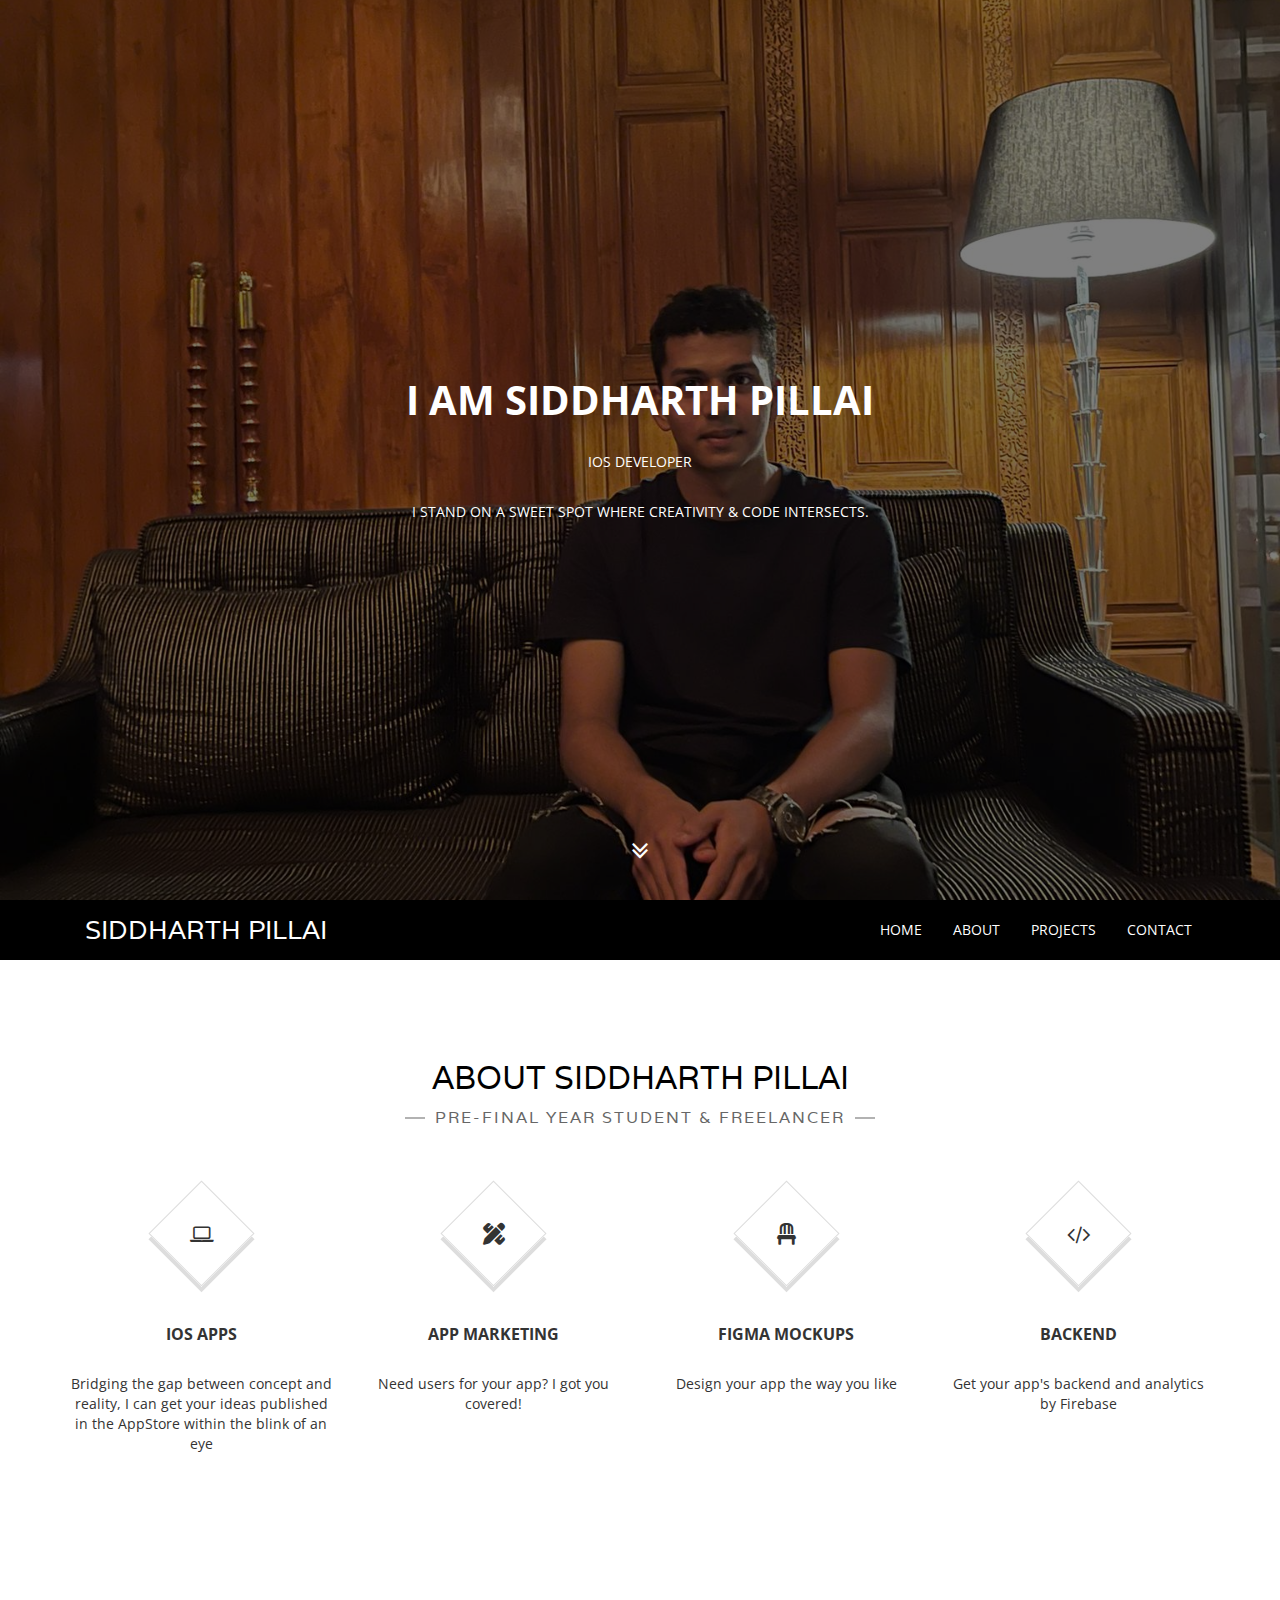
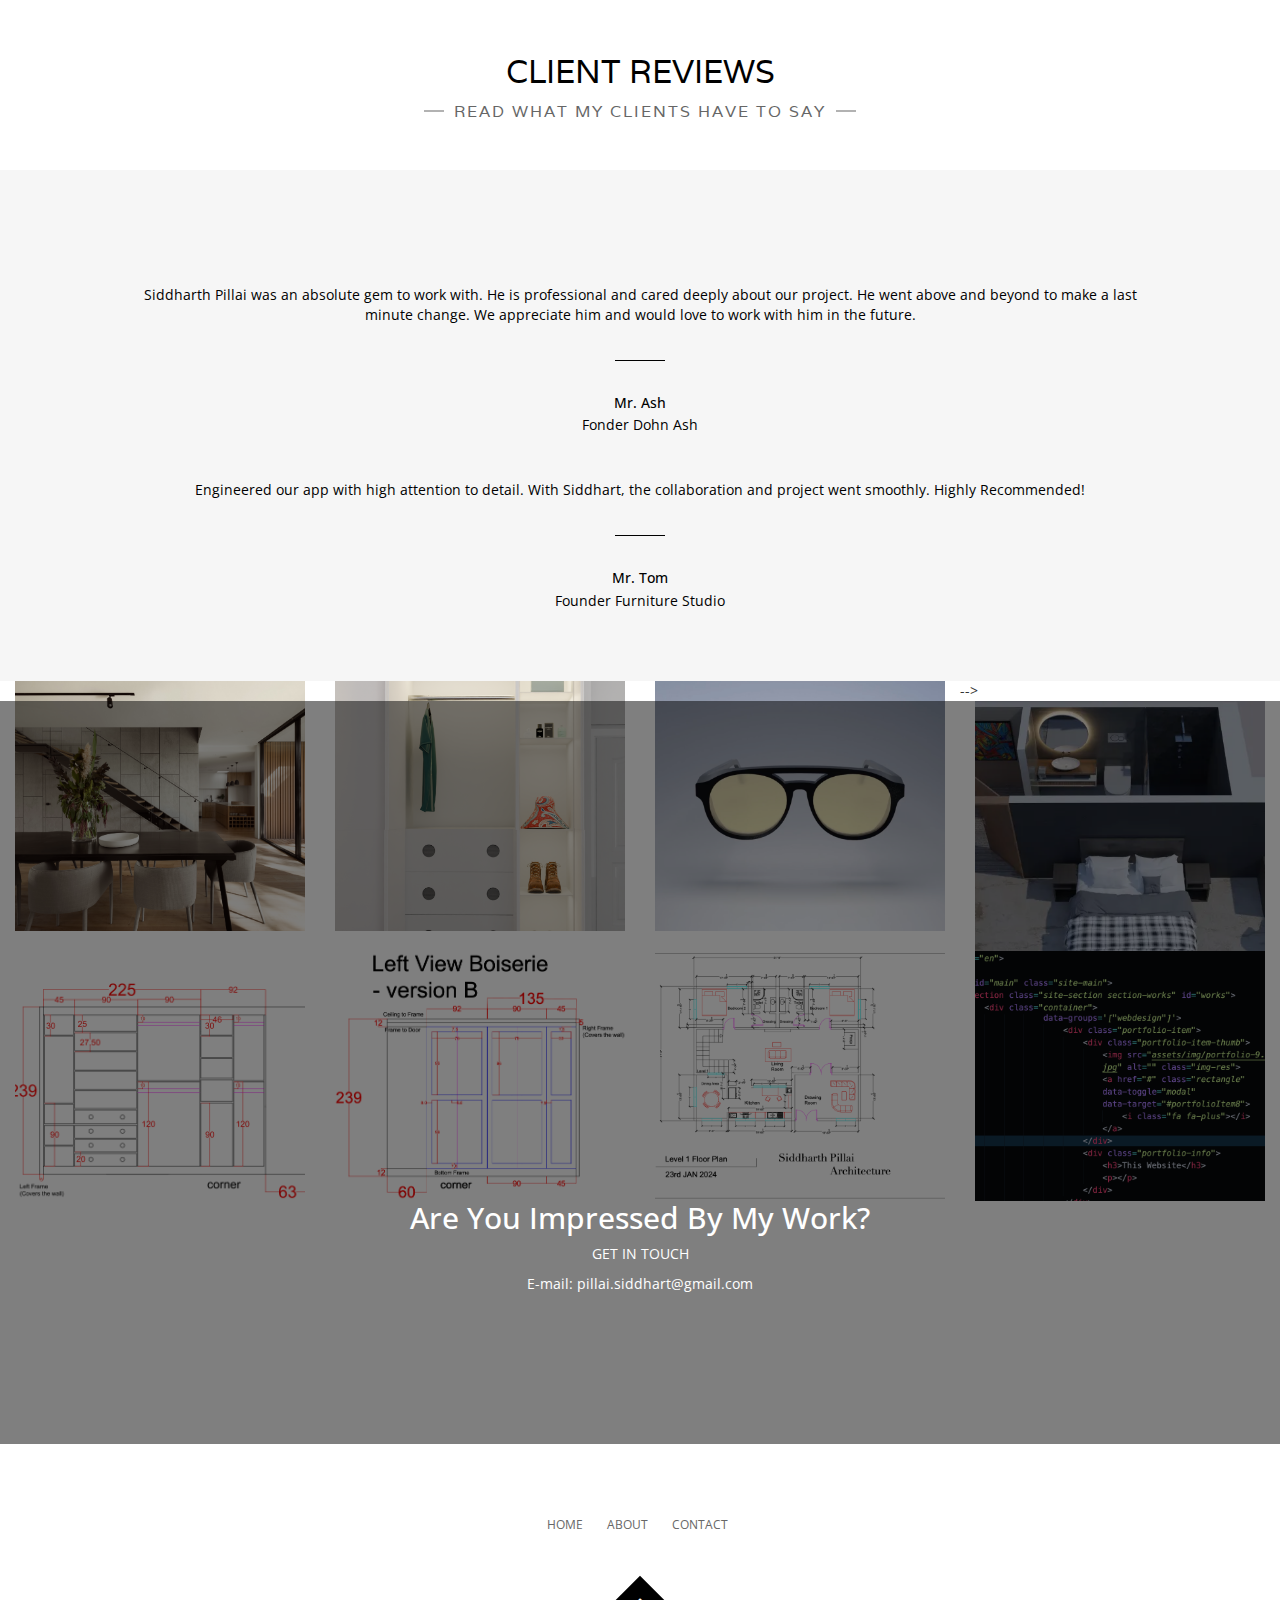
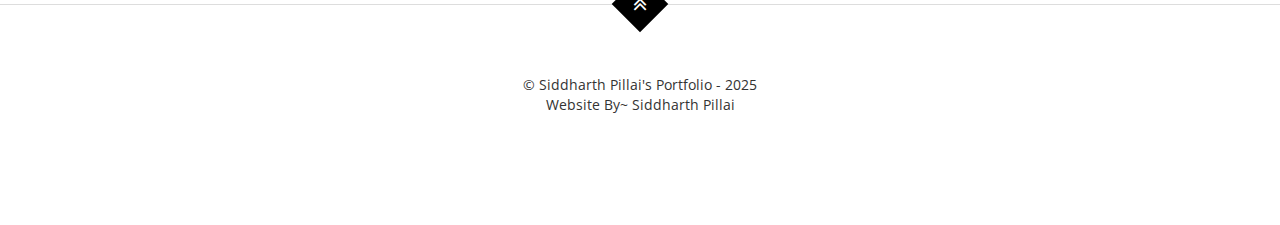
==== commit 05810243: "Update index.html" ====
--- a/index.html
+++ b/index.html
@@ -191,7 +191,7 @@
         <!-- End Reviews section -->
 
 
-        Portfolio/Works section --> 
+<!--         Portfolio/Works section -->  -->
 <!--         <section class="site-section section-works" id="works"> -->
 <!--             <div class="container"> -->
 <!--                 <h2>RECENT WORKS</h2> -->
